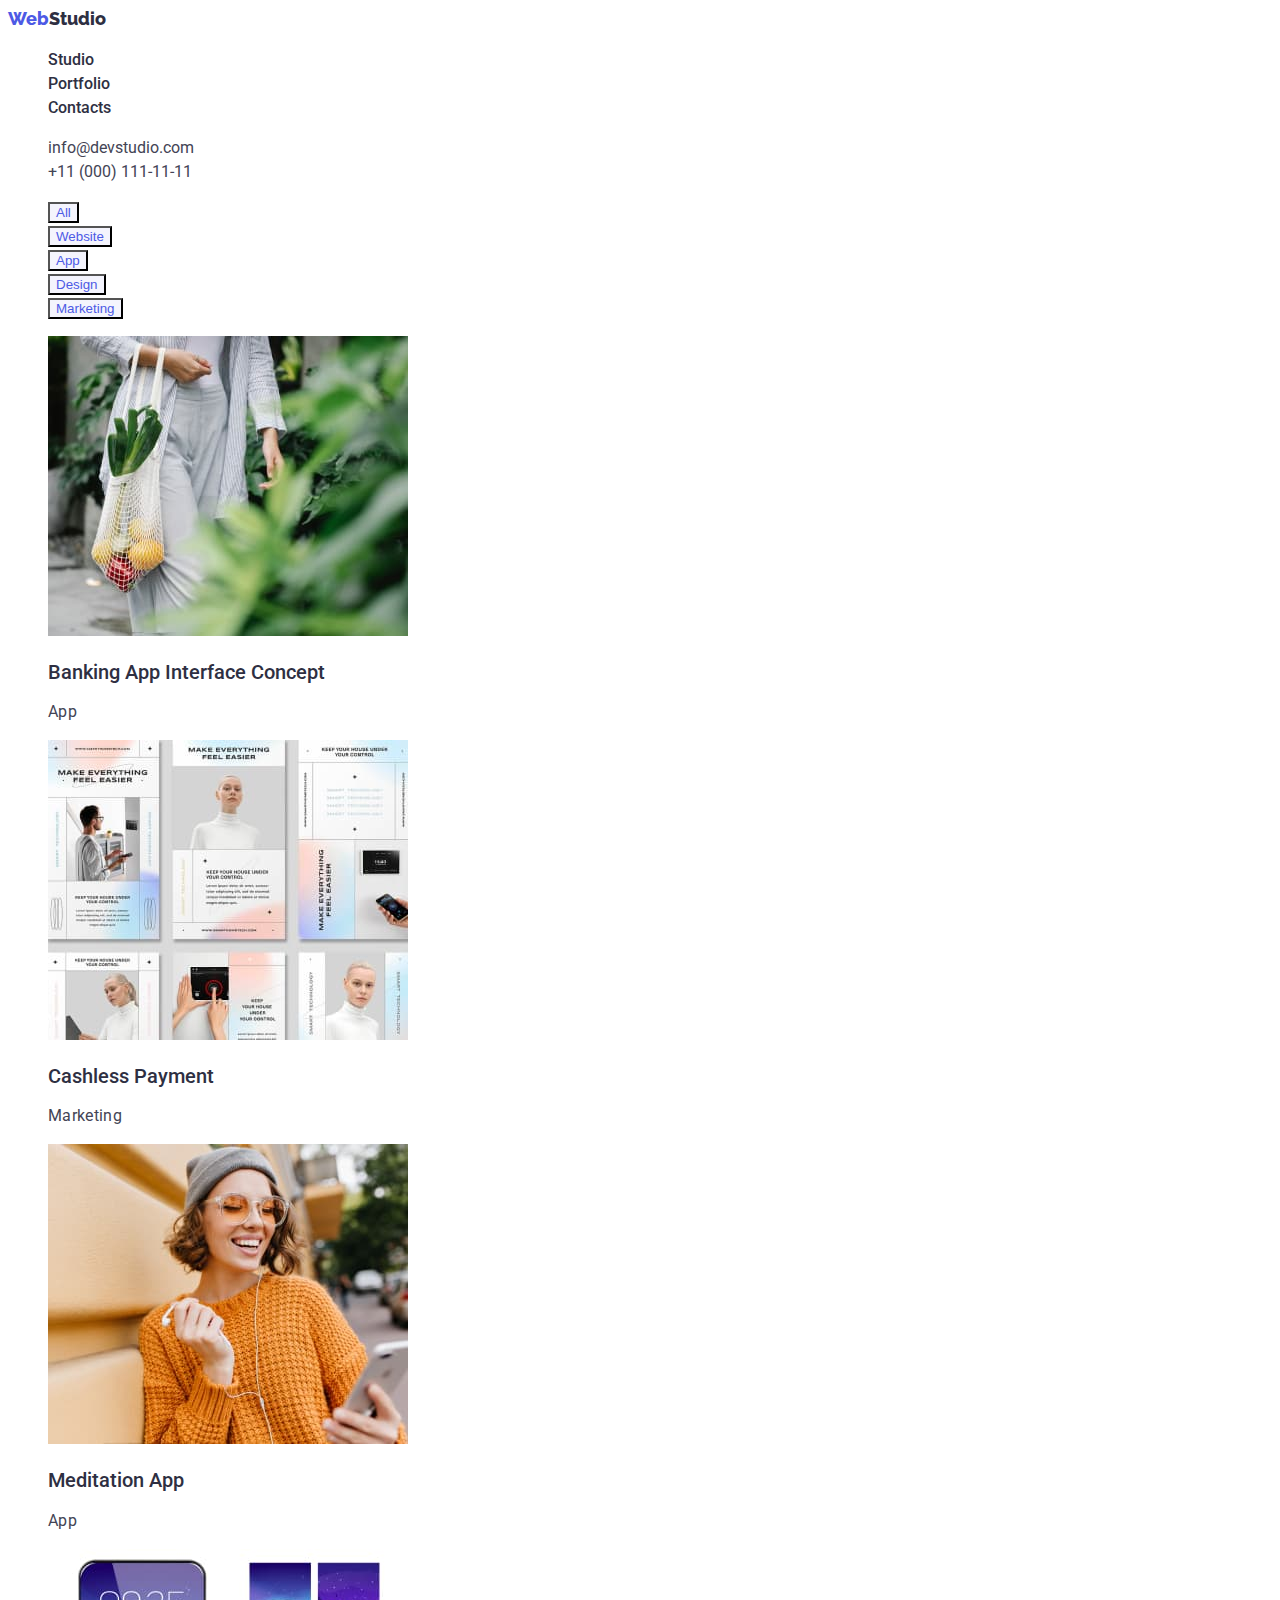
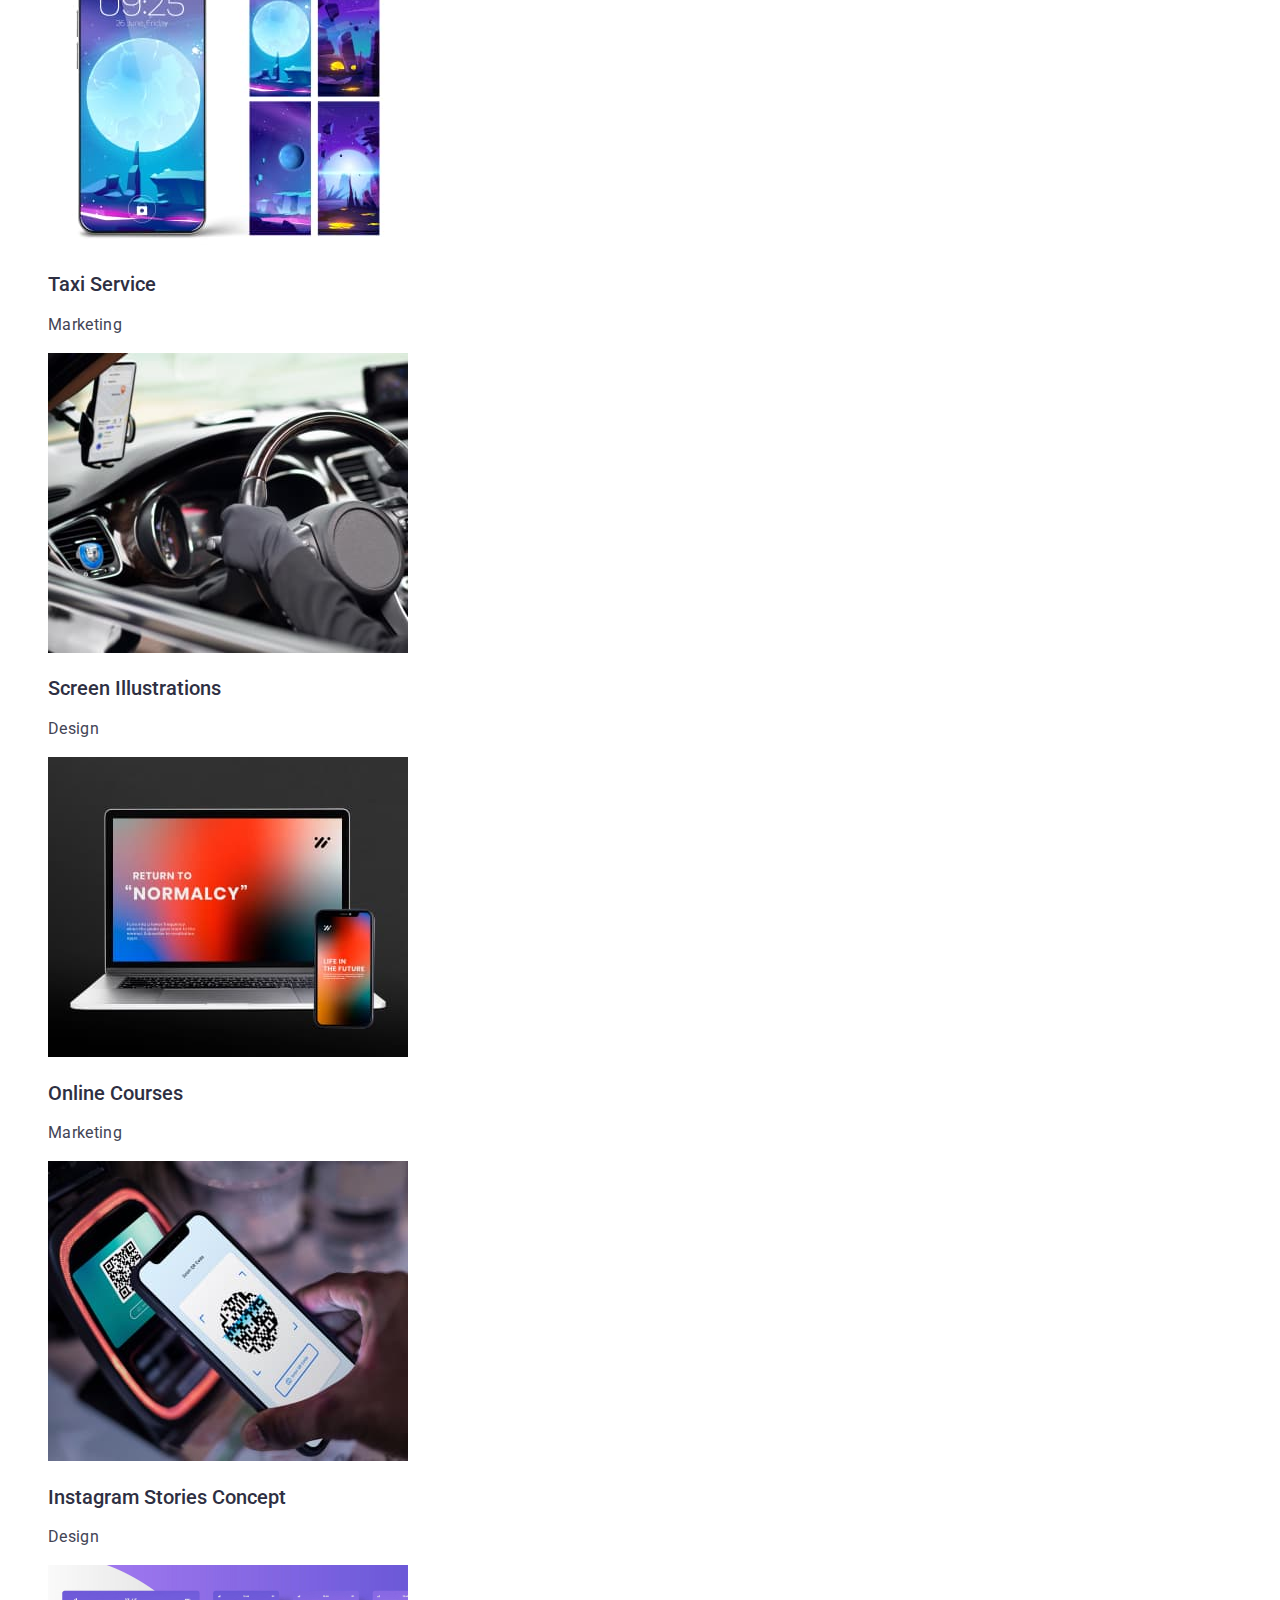
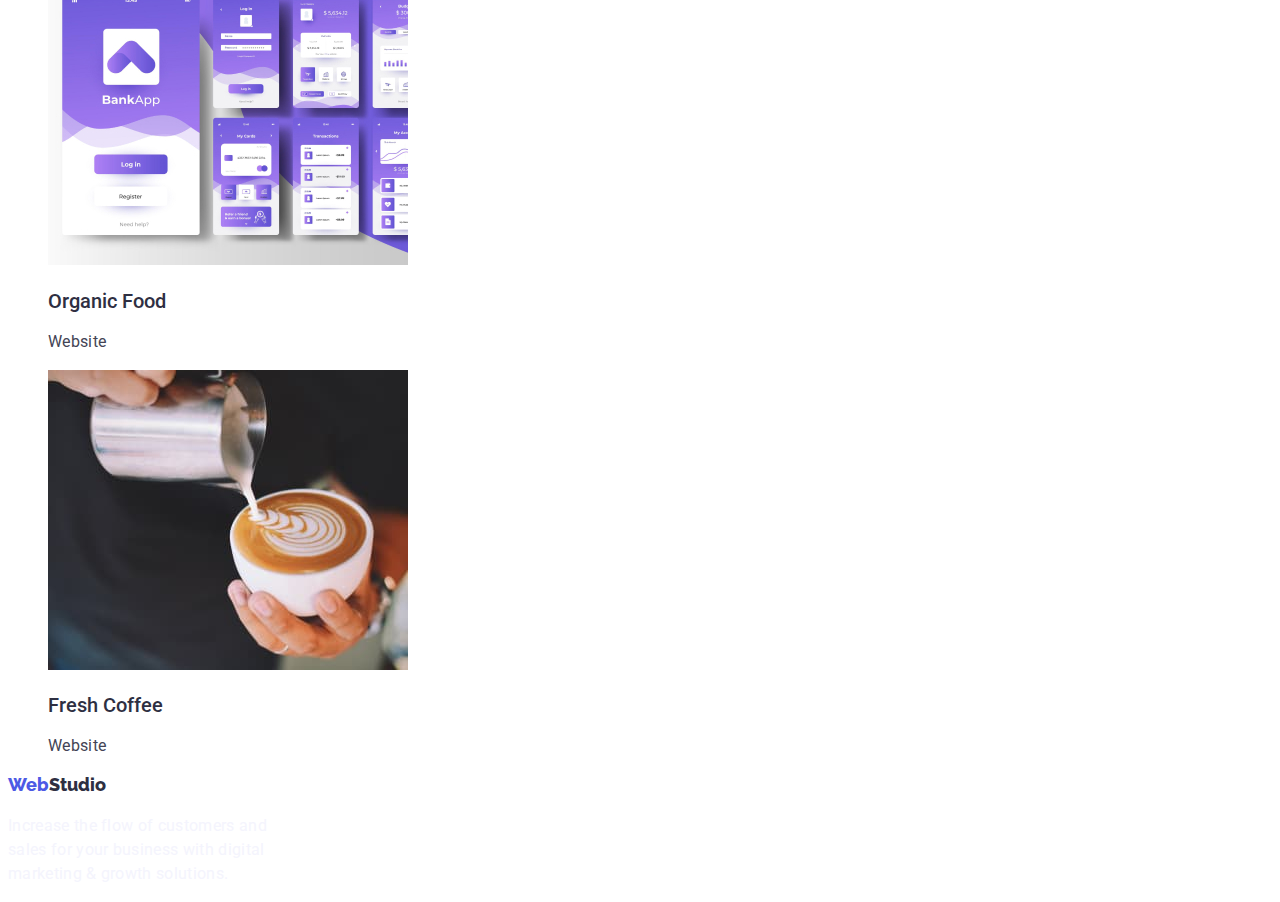
==== portfolio.html @ e6732bfa "initial commit" ====
<!DOCTYPE html>
<html lang="en">
<head>
    <meta charset="UTF-8">
    <meta name="viewport" content="width=device-width, initial-scale=1.0">
    <title>Web Studio</title>
    <link rel="stylesheet" href="./css/styles.css">
    <link rel="preconnect" href="https://fonts.googleapis.com">
    <link rel="preconnect" href="https://fonts.gstatic.com" crossorigin>
    <link href="https://fonts.googleapis.com/css2?family=Raleway:wght@800&family=Roboto:wght@400;500;700&display=swap" rel="stylesheet">
</head>
<body>
<!-- Header-->
<header>
    <a href="index.html" class="logo-text link"><span class="logo">Web</span>Studio</a>
    <nav class="site-nav">
        <ul class="list">
            <li><a href="./index.html" class="link">Studio</a></li>
            <li><a href="./portfolio.html" class="link">Portfolio</a></li>
            <li><a href=""class="link">Contacts</a></li>
        </ul>
    </nav>

    </nav>
    
    <ul class="contact-info list">
        <li> <a href="" class="link">info@devstudio.com</a></li>
        <li> <a href="" class="link">+11 (000) 111-11-11</a></li>
    </ul>
    
</header>


<!-- Hero-->
    <main>
        <section>
            <div>
                <ul class="filters list">
                    <li><button type="button"class="button">All</button></li>
                    <li><button type="button" class="button">Website</button></li>
                    <li><button type="button" class="button">App</button></li>
                    <li><button type="button" class="button">Design</button></li>
                    <li><button type="button" class="button">Marketing</button></li>
                </ul>
            </div>
            <div>
                <ul class="portfolio-content list">
                    <li><img src="./images/img-1.jpg" alt="Banking App Interface"><h2 class="title">Banking App Interface Concept</h2><p class="text">App</p></li>
                    <li><img src="./images/img-2.jpg" alt="Cashless Payment"><h2 class="title">Cashless Payment</h2><p class="text">Marketing</p></li>
                    <li><img src="./images/img-3.jpg" alt="Meditation"><h2 class="title">Meditation App</h2><p class="text">App</p></li>
                    <li><img src="./images/img-4.jpg" alt="Taxi Service"><h2 class="title">Taxi Service</h2><p class="text">Marketing</p></li>
                    <li><img src="./images/img-5.jpg" alt="Screen Illustrations"><h2 class="title">Screen Illustrations</h2><p class="text">Design</p></li>
                    <li><img src="./images/img-6.jpg" alt="Online Courses"><h2 class="title">Online Courses</h2><p class="text">Marketing</p></li>
                    <li><img src="./images/img-7.jpg" alt="Instagram Stories Concept"><h2 class="title">Instagram Stories Concept</h2><p class="text">Design</p></li>
                    <li><img src="./images/img-8.jpg" alt="Organic Food"><h2 class="title">Organic Food</h2><p class="text">Website</p></li>
                    <li><img src="./images/img-9.jpg" alt="Fresh Coffee"><h2 class="title">Fresh Coffee</h2><p class="text">Website</p></li>

                </ul>
            </div>
        </section>

    </main>

    <footer>
        <div class="footer">
            <a href="index.html" class="logo-text link"><span class="logo">Web</span>Studio</a>
            <p class="text">Increase the flow of customers and<br>sales for your business with digital<br>marketing & growth solutions.</p>
        </div>
    </footer>
</body>
</html>
---- css/styles.css ----
:root{
    --white-color: #FFFFFF;
    --contact-info: #434455;
    --accent-color: #2E2F42;
    --button-purple-color: #4D5AE5;
    --text-color: #434455;
    --grey-text-color: #F4F4FD;

}

body {
    background-color: var(--white-color);
    color: var(--accent-color);
    font-family: 'Roboto', sans-serif;
    font-weight: 400;
    font-size: 16px;
    line-height: 1.5;
    
}

.list{
    list-style: none;
}

.link{
    text-decoration: none;
}

/* HEADER */

.site-nav .link{
    color:var(--accent-color);
    font-family: 'Roboto', sans-serif;
    font-weight: 500;
    font-size: 16px;
    line-height: 1.5;
    
}

.contact-info .link{
    color: var(--contact-info);
    font-family: 'Roboto', sans-serif;
    font-size: 16px;
    line-height: 1.5;
    
}

/* HERO */

.hero .title{
    color:var(--white-color);
    font-family: 'Roboto', sans-serif;
    font-weight: 700;
    font-size: 56px;
    line-height: 1.07;
    text-align: center;
}

.hero .hero-button{
    color:var(--white-color);
    background-color: var(--button-purple-color);
    font-family: 'Roboto', sans-serif;
    font-weight: 500;
    font-size: 16px;
    line-height: 1.5;
}

/* FEATURES */

.features .title{
    font-family: 'Roboto', sans-serif;
    font-weight: 500;
    font-size: 20px;
    line-height: 1.2;
}

.features .text{
    color: var(--text-color);
    font-family: 'Roboto', sans-serif;
    font-size: 16px;
    line-height: 1.5;
    letter-spacing: 0.02em;


}

/* TEAM SECTION */

.team .title{
    font-family: 'Roboto', sans-serif;
    font-weight: 500;
    font-size: 20px;
    line-height: 1.2;
}

.team .text{
    color: var(--text-color);
    font-family: 'Roboto', sans-serif;
    font-size: 16px;
    line-height: 1.5;
    letter-spacing: 0.02em;
}

/* FOOTER */

.footer .text{
    color: var(--grey-text-color);
    font-family: 'Roboto', sans-serif;
    font-size: 16px;
    line-height: 1.5;
    letter-spacing: 0.02em;
}

/* LOGO */

.logo-text{
 color: var(--accent-color);
 font-family: 'Raleway', sans-serif;
 font-weight: 800;
 font-size: 18px;
 line-height: 1.17;
 
}
.logo{
    color: var(--button-purple-color);
}


/* MAIN SECTIONS TITLE */

.section-title{
    font-family: 'Roboto', sans-serif;
    font-weight: 700;
    font-size: 36px;
    line-height: 1.11;
    text-align: center;
    letter-spacing: 0.02em;
    text-transform: capitalize;
}

/* page Portfolio */

.portfolio-content .title{
    font-family: 'Roboto', sans-serif;
    font-weight: 500;
    font-size: 20px;
    line-height: 1.2;
}

.portfolio-content .text{
    color: var(--text-color);
    font-family: 'Roboto', sans-serif;
    font-size: 16px;
    line-height: 1.5;
    letter-spacing: 0.02em;

}

/* Buttons hover and focus(page Portfolio) */

.filters .button{
    background-color: var(--grey-text-color);
    color: var(--button-purple-color);
}

.filters .button:hover,
.filters .button:focus{
    background-color: var(--button-purple-color);
    color: var(--grey-text-color);
}
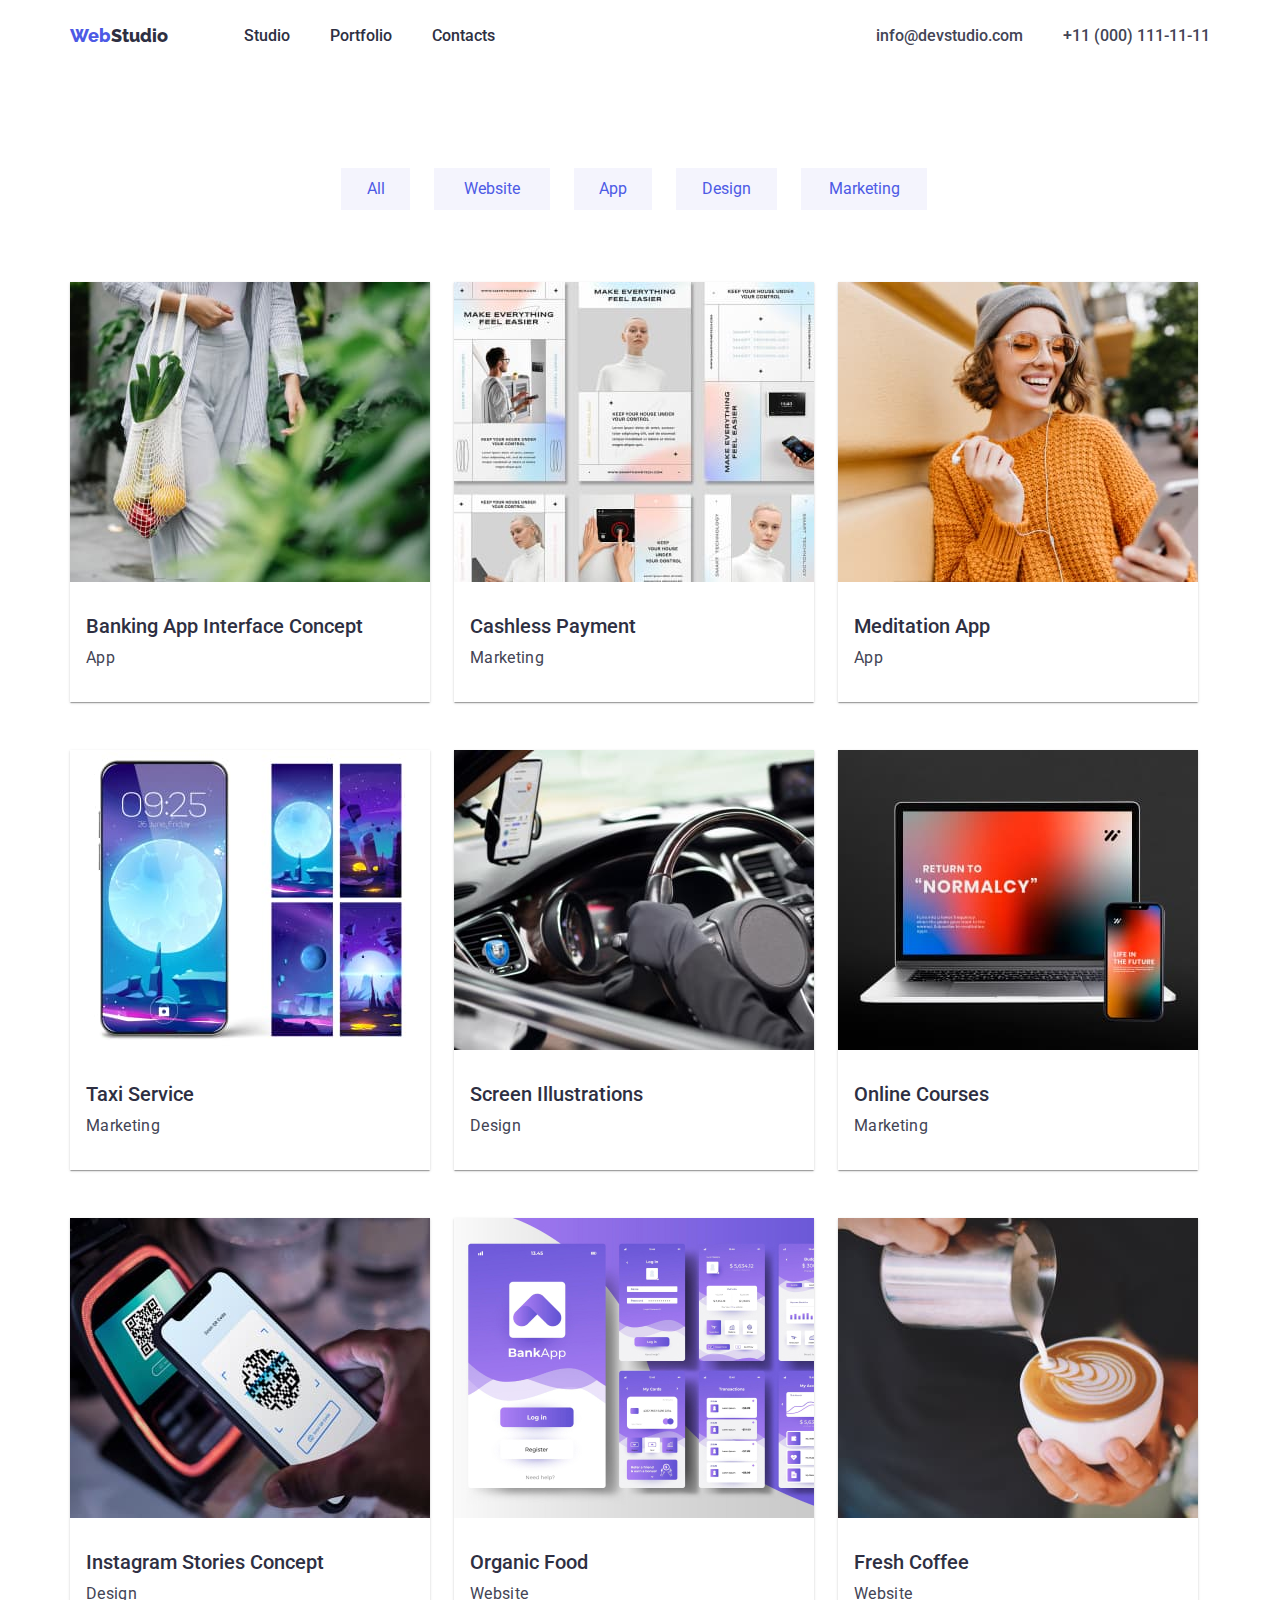
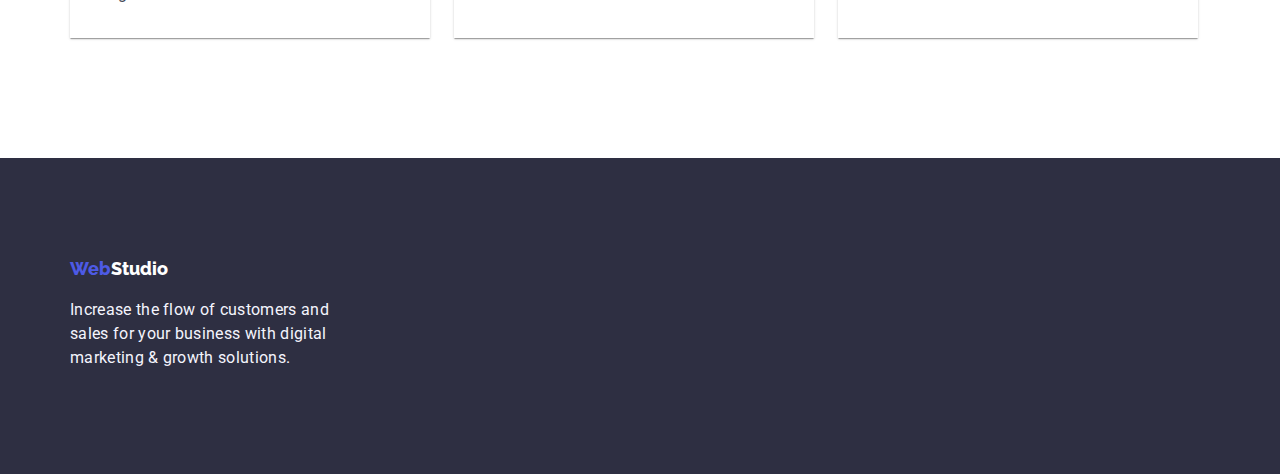
==== commit 4ad4c18f: "finished 2-3 homework" ====
--- a/portfolio.html
+++ b/portfolio.html
@@ -1,70 +1,80 @@
 <!DOCTYPE html>
 <html lang="en">
-<head>
-    <meta charset="UTF-8">
-    <meta name="viewport" content="width=device-width, initial-scale=1.0">
-    <title>Web Studio</title>
-    <link rel="stylesheet" href="./css/styles.css">
-    <link rel="preconnect" href="https://fonts.googleapis.com">
-    <link rel="preconnect" href="https://fonts.gstatic.com" crossorigin>
-    <link href="https://fonts.googleapis.com/css2?family=Raleway:wght@800&family=Roboto:wght@400;500;700&display=swap" rel="stylesheet">
-</head>
+    <head>
+        <meta charset="UTF-8">
+        <meta name="viewport" content="width=device-width, initial-scale=1.0">
+        <title>Web Studio</title>
+        <link rel="preconnect" href="https://fonts.googleapis.com">
+        <link rel="preconnect" href="https://fonts.gstatic.com" crossorigin>
+        <link href="https://fonts.googleapis.com/css2?family=Raleway:wght@800&family=Roboto:wght@400;500;700&display=swap" rel="stylesheet">
+        <link rel="stylesheet" href="https://cdnjs.cloudflare.com/ajax/libs/modern-normalize/2.0.0/modern-normalize.min.css">
+        <link rel="stylesheet" href="./css/styles.css">
+    </head>
 <body>
 <!-- Header-->
 <header>
-    <a href="index.html" class="logo-text link"><span class="logo">Web</span>Studio</a>
-    <nav class="site-nav">
-        <ul class="list">
-            <li><a href="./index.html" class="link">Studio</a></li>
-            <li><a href="./portfolio.html" class="link">Portfolio</a></li>
-            <li><a href=""class="link">Contacts</a></li>
-        </ul>
-    </nav>
-
-    </nav>
+        
+    <div class="container">
+        <nav class="site-nav">
+            <a href="index.html" class="logo-text link"><span class="logo">Web</span>Studio</a>
     
-    <ul class="contact-info list">
-        <li> <a href="" class="link">info@devstudio.com</a></li>
-        <li> <a href="" class="link">+11 (000) 111-11-11</a></li>
-    </ul>
+            <ul class="main-nav list">
+                <li class="item"><a href="./index.html" class="link">Studio</a></li>
+                <li class="item"><a href="./portfolio.html" class="link">Portfolio</a></li>
+                <li class="item"><a href=""class="link">Contacts</a></li>
+            </ul>
     
-</header>
-
-
+            <ul class="contact-info list">
+                <li class="item"> <a href="" class="link">info@devstudio.com</a></li>
+                <li class="item"> <a href="" class="link">+11 (000) 111-11-11</a></li>
+            </ul>
+        </nav>
+    </div>
+            
+    </header>
+   
 <!-- Hero-->
     <main>
+        <section class="section no-padding">
+            <div class="container">
+                <div class="filter-buttons">
+                    <ul class="filters list">
+                        <li class="item"><button type="button" class="button button-1">All</button></li>
+                        <li class="item"><button type="button" class="button button-2">Website</button></li>
+                        <li class="item"><button type="button" class="button button-3">App</button></li>
+                        <li class="item"><button type="button" class="button button-4">Design</button></li>
+                        <li class="item"><button type="button" class="button button-5">Marketing</button></li>
+                    </ul>
+                </div>
+            </div>
+        </section>
         <section>
-            <div>
-                <ul class="filters list">
-                    <li><button type="button"class="button">All</button></li>
-                    <li><button type="button" class="button">Website</button></li>
-                    <li><button type="button" class="button">App</button></li>
-                    <li><button type="button" class="button">Design</button></li>
-                    <li><button type="button" class="button">Marketing</button></li>
-                </ul>
-            </div>
-            <div>
-                <ul class="portfolio-content list">
-                    <li><img src="./images/img-1.jpg" alt="Banking App Interface"><h2 class="title">Banking App Interface Concept</h2><p class="text">App</p></li>
-                    <li><img src="./images/img-2.jpg" alt="Cashless Payment"><h2 class="title">Cashless Payment</h2><p class="text">Marketing</p></li>
-                    <li><img src="./images/img-3.jpg" alt="Meditation"><h2 class="title">Meditation App</h2><p class="text">App</p></li>
-                    <li><img src="./images/img-4.jpg" alt="Taxi Service"><h2 class="title">Taxi Service</h2><p class="text">Marketing</p></li>
-                    <li><img src="./images/img-5.jpg" alt="Screen Illustrations"><h2 class="title">Screen Illustrations</h2><p class="text">Design</p></li>
-                    <li><img src="./images/img-6.jpg" alt="Online Courses"><h2 class="title">Online Courses</h2><p class="text">Marketing</p></li>
-                    <li><img src="./images/img-7.jpg" alt="Instagram Stories Concept"><h2 class="title">Instagram Stories Concept</h2><p class="text">Design</p></li>
-                    <li><img src="./images/img-8.jpg" alt="Organic Food"><h2 class="title">Organic Food</h2><p class="text">Website</p></li>
-                    <li><img src="./images/img-9.jpg" alt="Fresh Coffee"><h2 class="title">Fresh Coffee</h2><p class="text">Website</p></li>
-
-                </ul>
+            <div class="section container no-padding">
+                <div class="card-set">
+                    <ul class="services list">
+                        <li class="item"><div class="examples"><img src="./images/img-1.jpg" alt="Banking App Interface"><div class="cards"><h2 class="title">Banking App Interface Concept</h2><p class="text">App</p></div></div></li>
+                        <li class="item"><div class="examples"><img src="./images/img-2.jpg" alt="Cashless Payment"><div class="cards"><h2 class="title">Cashless Payment</h2><p class="text">Marketing</p></div></div></li>
+                        <li class="item"><div class="examples"><img src="./images/img-3.jpg" alt="Meditation"><div class="cards"><h2 class="title">Meditation App</h2><p class="text">App</p></div></div></li>
+                        <li class="item"><div class="examples"><img src="./images/img-4.jpg" alt="Taxi Service"><div class="cards"><h2 class="title">Taxi Service</h2><p class="text">Marketing</p></div></div></li>
+                        <li class="item"><div class="examples"><img src="./images/img-5.jpg" alt="Screen Illustrations"><div class="cards"><h2 class="title">Screen Illustrations</h2><p class="text">Design</p></div></div></li>
+                        <li class="item"><div class="examples"><img src="./images/img-6.jpg" alt="Online Courses"><div class="cards"><h2 class="title">Online Courses</h2><p class="text">Marketing</p></div></div></li>
+                        <li class="item"><div class="examples"><img src="./images/img-7.jpg" alt="Instagram Stories Concept"><div class="cards"><h2 class="title">Instagram Stories Concept</h2><p class="text">Design</p></div></div></li>
+                        <li class="item"><div class="examples"><img src="./images/img-8.jpg" alt="Organic Food"><div class="cards"><h2 class="title">Organic Food</h2><p class="text">Website</p></div></div></li>
+                        <li class="item"><div class="examples"><img src="./images/img-9.jpg" alt="Fresh Coffee"><div class="cards"><h2 class="title">Fresh Coffee</h2><p class="text">Website</p></div></div>
+                        </li>
+                    </ul>
+                </div>
             </div>
         </section>
 
     </main>
 
-    <footer>
-        <div class="footer">
-            <a href="index.html" class="logo-text link"><span class="logo">Web</span>Studio</a>
-            <p class="text">Increase the flow of customers and<br>sales for your business with digital<br>marketing & growth solutions.</p>
+    <footer class="footer">
+        <div class="container">
+            <div class="footer-description">
+                <a href="index.html" class="logo-text-footer link"><span class="logo">Web</span>Studio</a>
+                <p class="text">Increase the flow of customers and<br>sales for your business with digital<br>marketing & growth solutions.</p>
+            </div>
         </div>
     </footer>
 </body>
--- a/css/styles.css
+++ b/css/styles.css
@@ -5,6 +5,8 @@
     --button-purple-color: #4D5AE5;
     --text-color: #434455;
     --grey-text-color: #F4F4FD;
+    --card-shadow: 0px 2px 1px -1px rgba(0, 0, 0, 0.2),
+    0px 1px 1px 0px rgba(0, 0, 0, 0.14), 0px 1px 3px 0px rgba(0, 0, 0, 0.12);
 
 }
 
@@ -18,102 +20,210 @@
     
 }
 
+img {
+    display: block;
+    max-width: 100%;
+}
+
+.container{
+    margin-left: auto;
+    margin-right: auto;
+    width: 1170px;
+    padding-left: 15px;
+    padding-right: 15px;
+}
+
 .list{
     list-style: none;
+    padding: 0;
+    margin: 0;
 }
 
 .link{
     text-decoration: none;
+    display: inline-block;
 }
 
 /* HEADER */
 
 .site-nav .link{
+    display: block;
     color:var(--accent-color);
     font-family: 'Roboto', sans-serif;
     font-weight: 500;
     font-size: 16px;
     line-height: 1.5;
+    padding-top: 24px;
+    padding-bottom: 24px;
     
+}
+
+.site-nav{
+    display: flex;
+    align-items: center;
+    margin-bottom: 96px;
 }
 
 .contact-info .link{
     color: var(--contact-info);
     font-family: 'Roboto', sans-serif;
     font-size: 16px;
-    line-height: 1.5;
-    
+    line-height: 1.5; 
+}
+
+.main-nav{
+    display: flex;
+    margin-left: 76px;
+}
+.main-nav .item + .item{
+    margin-left: 40px;
+}
+
+.contact-info{
+    display: flex;
+    margin-left: auto;
+}
+
+.contact-info .item + .item{
+    margin-left: 40px;
+}
+
+
+.features-list{
+    display: flex;
+    flex-wrap: wrap;
+}
+.features-list .item{
+    /* (100% - (1*24)) - 4 */
+    width: calc((100% - (3*24px))/4);
+    margin-right: 24px;
+}
+
+.features-list .item:nth-child(4n){
+    margin-right: 0;
+}
+
+.devices{
+    display: flex;
+    flex-wrap: wrap;
+}
+.devices .item{
+    /* (100% - (1*24)) - 4 */
+    width: calc((100% - (2*24px))/3);
+    margin-right: 24px;
+}
+
+.devices .item:nth-child(3n){
+    margin-right: 0;
+}
+
+.workers{
+    display: flex;
+    flex-wrap: wrap;
+}
+.card{
+    box-shadow: var(--card-shadow);
+}
+.workers .item{
+    /* (100% - (1*24)) - 4 */
+    width: calc((100% - (3*24px))/4);
+    margin-right: 24px;
+}
+
+.workers .item:nth-child(4n){
+    margin-right: 0;
+}
+
+.worker-card {
+    padding-top: 32px;
+    padding-bottom: 32px;
+    padding-left: 60px;
+    padding-right: 60px;
+    text-align: center;
 }
 
 /* HERO */
 
+.hero{
+    height: 600px;
+    background-color: var(--accent-color);
+    text-align: center;
+    margin-bottom: 120px;
+    padding-top: 188px;
+    padding-right: 316px;
+    padding-bottom: 188px;
+    padding-left: 316px;
+
+}
+
 .hero .title{
-    color:var(--white-color);
+    min-width: 496px;
+    margin-top: 0;
+    margin-bottom: 0;
+    color: var(--white-color);
     font-family: 'Roboto', sans-serif;
     font-weight: 700;
     font-size: 56px;
     line-height: 1.07;
-    text-align: center;
+
+    margin-bottom: 48px;
 }
 
 .hero .hero-button{
+    padding: 16px 32px;
     color:var(--white-color);
     background-color: var(--button-purple-color);
     font-family: 'Roboto', sans-serif;
     font-weight: 500;
     font-size: 16px;
     line-height: 1.5;
-}
-
-/* FEATURES */
-
-.features .title{
+
+}
+
+
+.section{
+    padding-top: 120px;
+    padding-bottom: 120px;
+}
+
+
+.section.no-padding{
+    padding-top: 0;
+    padding-bottom: 0;
+}
+
+.section .title{
+    margin-top: 0;
+    margin-bottom: 8px;
     font-family: 'Roboto', sans-serif;
     font-weight: 500;
     font-size: 20px;
     line-height: 1.2;
 }
 
-.features .text{
+
+.section .text{
+    margin-top: 0;
+    margin-bottom: 0;
     color: var(--text-color);
     font-family: 'Roboto', sans-serif;
     font-size: 16px;
     line-height: 1.5;
     letter-spacing: 0.02em;
-
-
-}
-
-/* TEAM SECTION */
-
-.team .title{
-    font-family: 'Roboto', sans-serif;
-    font-weight: 500;
-    font-size: 20px;
-    line-height: 1.2;
-}
-
-.team .text{
-    color: var(--text-color);
-    font-family: 'Roboto', sans-serif;
-    font-size: 16px;
-    line-height: 1.5;
-    letter-spacing: 0.02em;
-}
+}
+
+
 
 /* FOOTER */
 
 .footer .text{
     color: var(--grey-text-color);
-    font-family: 'Roboto', sans-serif;
-    font-size: 16px;
-    line-height: 1.5;
     letter-spacing: 0.02em;
 }
 
 /* LOGO */
 
-.logo-text{
+.site-nav .logo-text{
  color: var(--accent-color);
  font-family: 'Raleway', sans-serif;
  font-weight: 800;
@@ -121,6 +231,14 @@
  line-height: 1.17;
  
 }
+.logo-text-footer{
+    color: var(--white-color);
+    font-family: 'Raleway', sans-serif;
+    font-weight: 800;
+    font-size: 18px;
+    line-height: 1.17;
+}
+
 .logo{
     color: var(--button-purple-color);
 }
@@ -129,6 +247,8 @@
 /* MAIN SECTIONS TITLE */
 
 .section-title{
+    margin-top: 0;
+    margin-bottom: 72px;
     font-family: 'Roboto', sans-serif;
     font-weight: 700;
     font-size: 36px;
@@ -138,27 +258,22 @@
     text-transform: capitalize;
 }
 
-/* page Portfolio */
-
-.portfolio-content .title{
-    font-family: 'Roboto', sans-serif;
-    font-weight: 500;
-    font-size: 20px;
-    line-height: 1.2;
-}
-
-.portfolio-content .text{
-    color: var(--text-color);
-    font-family: 'Roboto', sans-serif;
-    font-size: 16px;
-    line-height: 1.5;
-    letter-spacing: 0.02em;
-
+
+.section.about .text{
+    margin-top:0;
+    margin-bottom: 120px;
 }
 
 /* Buttons hover and focus(page Portfolio) */
 
 .filters .button{
+    border: none;
+    margin: 0;
+    padding-top: 12px;
+    padding-bottom: 12px;
+    padding-left: 24px;
+    padding-right: 24px;
+    display: block;
     background-color: var(--grey-text-color);
     color: var(--button-purple-color);
 }
@@ -167,4 +282,86 @@
 .filters .button:focus{
     background-color: var(--button-purple-color);
     color: var(--grey-text-color);
+}
+
+
+/* FOOTER */
+.footer-description{
+    margin-top: 0;
+    margin-bottom: 0;
+}
+.footer{
+    height: 316px;
+    background-color: var(--accent-color);
+    padding-top: 100px;
+    padding-bottom: 100px;
+}
+
+/* PAGE PORTFOLIO */
+
+.filters{
+    display: flex;
+    flex-wrap: wrap;
+    margin-left: 271px;
+    margin-right: 271px;
+    margin-bottom: 72px;
+
+}
+
+.button-1{
+    width: 69px;
+}
+.button-2{
+    width: 116px;
+}
+.button-3{
+    width: 78px;
+}
+.button-4{
+    width: 101px;
+}
+.button-5{
+    width: 126px;
+}
+.filters .item{
+    margin-right: 24px;
+}
+
+.filters .item:nth-child(5n){
+    margin-right: 0;
+}
+
+/* FLEX BOX FOR MAIN SECTION PAGE 2 */
+
+.services{
+    padding: 0;
+    margin: 0;
+    display: flex;
+    flex-wrap: wrap;
+
+    margin-right: -24px;
+    margin-bottom: -48px;
+}
+.examples{
+    box-shadow: var(--card-shadow);
+}
+.services .item{
+    /* (100% - (1*24)) - 4 */
+    flex-basis: calc(100% /3 - 20);
+    margin-right: 24px;
+    margin-bottom: 48px;
+}
+
+.cards{
+    padding-top: 32px;
+    padding-bottom: 32px;
+    padding-left: 16px;
+}
+
+.services .item:nth-child(3n){
+    margin-right: 0;
+}
+
+.card-set{
+    margin-bottom: 120px;
 }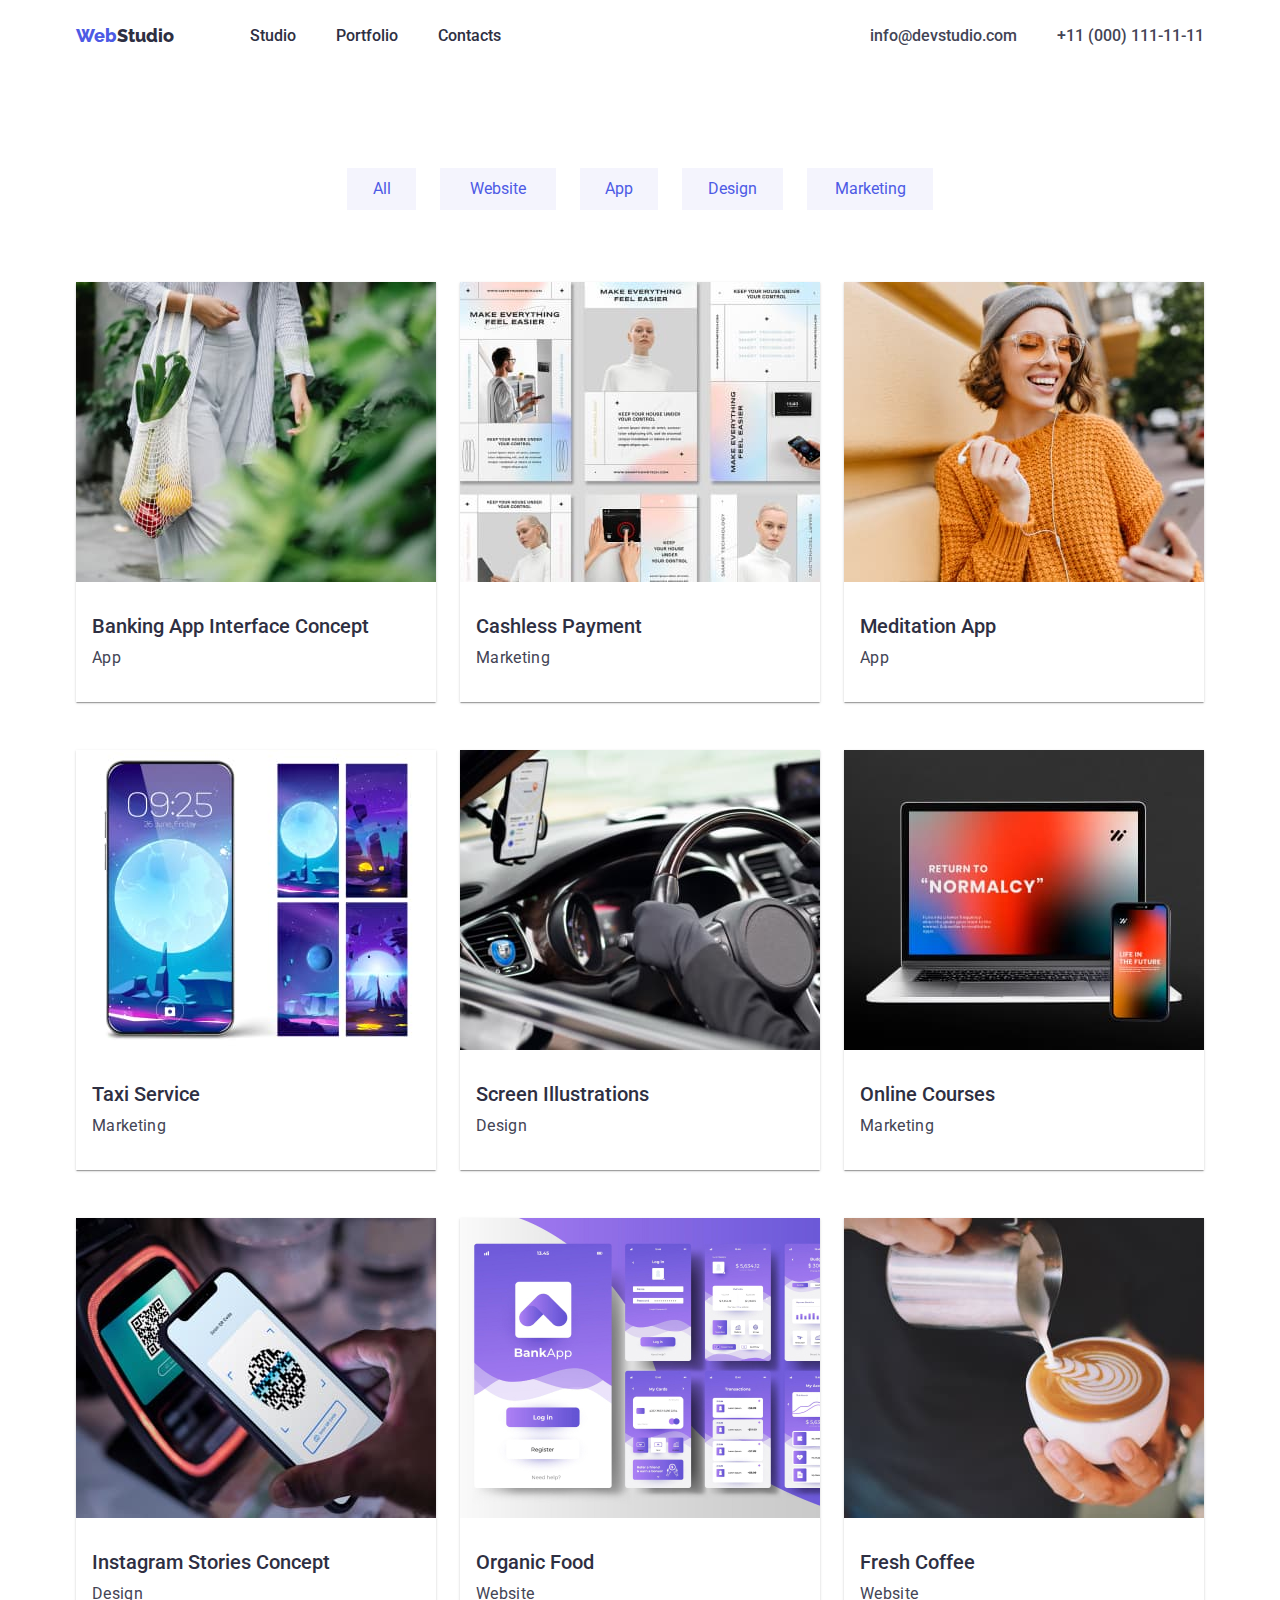
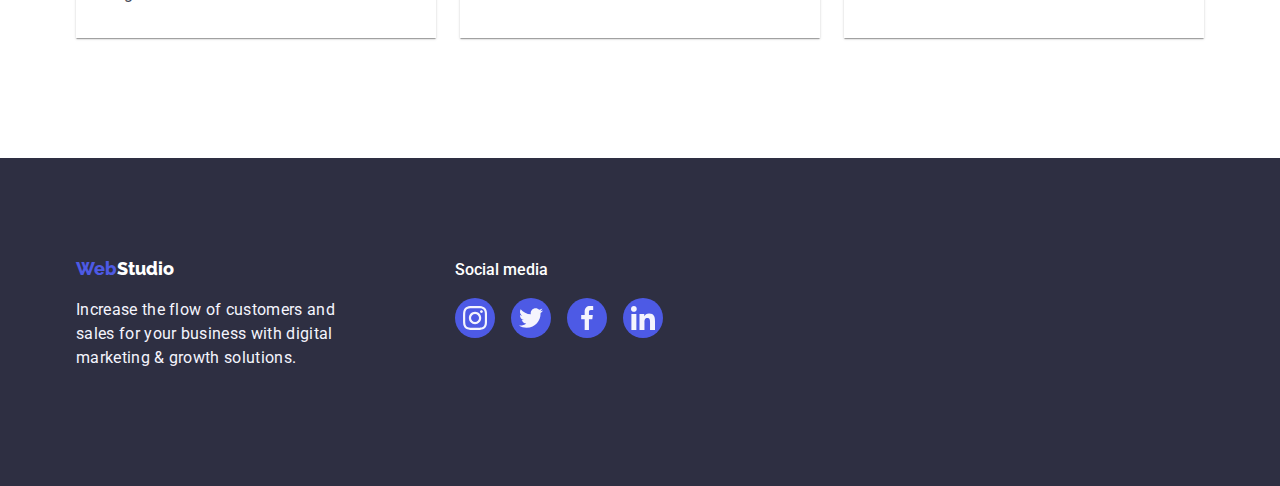
==== commit 11458dd5: "hw 4 done" ====
--- a/portfolio.html
+++ b/portfolio.html
@@ -1,81 +1,190 @@
 <!DOCTYPE html>
 <html lang="en">
-    <head>
-        <meta charset="UTF-8">
-        <meta name="viewport" content="width=device-width, initial-scale=1.0">
-        <title>Web Studio</title>
-        <link rel="preconnect" href="https://fonts.googleapis.com">
-        <link rel="preconnect" href="https://fonts.gstatic.com" crossorigin>
-        <link href="https://fonts.googleapis.com/css2?family=Raleway:wght@800&family=Roboto:wght@400;500;700&display=swap" rel="stylesheet">
-        <link rel="stylesheet" href="https://cdnjs.cloudflare.com/ajax/libs/modern-normalize/2.0.0/modern-normalize.min.css">
-        <link rel="stylesheet" href="./css/styles.css">
-    </head>
-<body>
-<!-- Header-->
-<header>
-        
-    <div class="container">
+  <head>
+    <meta charset="UTF-8" />
+    <meta name="viewport" content="width=device-width, initial-scale=1.0" />
+    <title>Web Studio</title>
+    <link rel="preconnect" href="https://fonts.googleapis.com" />
+    <link rel="preconnect" href="https://fonts.gstatic.com" crossorigin />
+    <link
+      href="https://fonts.googleapis.com/css2?family=Raleway:wght@800&family=Roboto:wght@400;500;700&display=swap"
+      rel="stylesheet"
+    />
+    <link
+      rel="stylesheet"
+      href="https://cdnjs.cloudflare.com/ajax/libs/modern-normalize/2.0.0/modern-normalize.min.css"
+    />
+    <link rel="stylesheet" href="./css/styles.css" />
+  </head>
+  <body>
+    <!-- Header-->
+    <header>
+      <div class="container">
         <nav class="site-nav">
-            <a href="index.html" class="logo-text link"><span class="logo">Web</span>Studio</a>
-    
-            <ul class="main-nav list">
-                <li class="item"><a href="./index.html" class="link">Studio</a></li>
-                <li class="item"><a href="./portfolio.html" class="link">Portfolio</a></li>
-                <li class="item"><a href=""class="link">Contacts</a></li>
+          <a href="index.html" class="logo-text link"
+            ><span class="logo">Web</span>Studio</a
+          >
+
+          <ul class="main-nav list">
+            <li class="item"><a href="./index.html" class="link">Studio</a></li>
+            <li class="item">
+              <a href="./portfolio.html" class="link">Portfolio</a>
+            </li>
+            <li class="item"><a href="" class="link">Contacts</a></li>
+          </ul>
+
+          <ul class="contact-info list">
+            <li class="item"><a href="" class="link">info@devstudio.com</a></li>
+            <li class="item">
+              <a href="" class="link">+11 (000) 111-11-11</a>
+            </li>
+          </ul>
+        </nav>
+      </div>
+    </header>
+
+    <!-- Hero-->
+    <main>
+      <section class="section no-padding">
+        <div class="container">
+          <div class="filter-buttons">
+            <ul class="filters list">
+              <li class="item">
+                <button type="button" class="button button-1">All</button>
+              </li>
+              <li class="item">
+                <button type="button" class="button button-2">Website</button>
+              </li>
+              <li class="item">
+                <button type="button" class="button button-3">App</button>
+              </li>
+              <li class="item">
+                <button type="button" class="button button-4">Design</button>
+              </li>
+              <li class="item">
+                <button type="button" class="button button-5">Marketing</button>
+              </li>
             </ul>
-    
-            <ul class="contact-info list">
-                <li class="item"> <a href="" class="link">info@devstudio.com</a></li>
-                <li class="item"> <a href="" class="link">+11 (000) 111-11-11</a></li>
+          </div>
+        </div>
+      </section>
+      <section>
+        <div class="section container no-padding">
+          <div class="card-set">
+            <ul class="services list">
+              <li class="item">
+                <div class="examples">
+                  <img src="./images/img-1.jpg" alt="Banking App Interface" />
+                  <div class="cards">
+                    <h2 class="title">Banking App Interface Concept</h2>
+                    <p class="text">App</p>
+                  </div>
+                </div>
+              </li>
+              <li class="item">
+                <div class="examples">
+                  <img src="./images/img-2.jpg" alt="Cashless Payment" />
+                  <div class="cards">
+                    <h2 class="title">Cashless Payment</h2>
+                    <p class="text">Marketing</p>
+                  </div>
+                </div>
+              </li>
+              <li class="item">
+                <div class="examples">
+                  <img src="./images/img-3.jpg" alt="Meditation" />
+                  <div class="cards">
+                    <h2 class="title">Meditation App</h2>
+                    <p class="text">App</p>
+                  </div>
+                </div>
+              </li>
+              <li class="item">
+                <div class="examples">
+                  <img src="./images/img-4.jpg" alt="Taxi Service" />
+                  <div class="cards">
+                    <h2 class="title">Taxi Service</h2>
+                    <p class="text">Marketing</p>
+                  </div>
+                </div>
+              </li>
+              <li class="item">
+                <div class="examples">
+                  <img src="./images/img-5.jpg" alt="Screen Illustrations" />
+                  <div class="cards">
+                    <h2 class="title">Screen Illustrations</h2>
+                    <p class="text">Design</p>
+                  </div>
+                </div>
+              </li>
+              <li class="item">
+                <div class="examples">
+                  <img src="./images/img-6.jpg" alt="Online Courses" />
+                  <div class="cards">
+                    <h2 class="title">Online Courses</h2>
+                    <p class="text">Marketing</p>
+                  </div>
+                </div>
+              </li>
+              <li class="item">
+                <div class="examples">
+                  <img
+                    src="./images/img-7.jpg"
+                    alt="Instagram Stories Concept"
+                  />
+                  <div class="cards">
+                    <h2 class="title">Instagram Stories Concept</h2>
+                    <p class="text">Design</p>
+                  </div>
+                </div>
+              </li>
+              <li class="item">
+                <div class="examples">
+                  <img src="./images/img-8.jpg" alt="Organic Food" />
+                  <div class="cards">
+                    <h2 class="title">Organic Food</h2>
+                    <p class="text">Website</p>
+                  </div>
+                </div>
+              </li>
+              <li class="item">
+                <div class="examples">
+                  <img src="./images/img-9.jpg" alt="Fresh Coffee" />
+                  <div class="cards">
+                    <h2 class="title">Fresh Coffee</h2>
+                    <p class="text">Website</p>
+                  </div>
+                </div>
+              </li>
             </ul>
-        </nav>
-    </div>
-            
-    </header>
-   
-<!-- Hero-->
-    <main>
-        <section class="section no-padding">
-            <div class="container">
-                <div class="filter-buttons">
-                    <ul class="filters list">
-                        <li class="item"><button type="button" class="button button-1">All</button></li>
-                        <li class="item"><button type="button" class="button button-2">Website</button></li>
-                        <li class="item"><button type="button" class="button button-3">App</button></li>
-                        <li class="item"><button type="button" class="button button-4">Design</button></li>
-                        <li class="item"><button type="button" class="button button-5">Marketing</button></li>
-                    </ul>
-                </div>
-            </div>
-        </section>
-        <section>
-            <div class="section container no-padding">
-                <div class="card-set">
-                    <ul class="services list">
-                        <li class="item"><div class="examples"><img src="./images/img-1.jpg" alt="Banking App Interface"><div class="cards"><h2 class="title">Banking App Interface Concept</h2><p class="text">App</p></div></div></li>
-                        <li class="item"><div class="examples"><img src="./images/img-2.jpg" alt="Cashless Payment"><div class="cards"><h2 class="title">Cashless Payment</h2><p class="text">Marketing</p></div></div></li>
-                        <li class="item"><div class="examples"><img src="./images/img-3.jpg" alt="Meditation"><div class="cards"><h2 class="title">Meditation App</h2><p class="text">App</p></div></div></li>
-                        <li class="item"><div class="examples"><img src="./images/img-4.jpg" alt="Taxi Service"><div class="cards"><h2 class="title">Taxi Service</h2><p class="text">Marketing</p></div></div></li>
-                        <li class="item"><div class="examples"><img src="./images/img-5.jpg" alt="Screen Illustrations"><div class="cards"><h2 class="title">Screen Illustrations</h2><p class="text">Design</p></div></div></li>
-                        <li class="item"><div class="examples"><img src="./images/img-6.jpg" alt="Online Courses"><div class="cards"><h2 class="title">Online Courses</h2><p class="text">Marketing</p></div></div></li>
-                        <li class="item"><div class="examples"><img src="./images/img-7.jpg" alt="Instagram Stories Concept"><div class="cards"><h2 class="title">Instagram Stories Concept</h2><p class="text">Design</p></div></div></li>
-                        <li class="item"><div class="examples"><img src="./images/img-8.jpg" alt="Organic Food"><div class="cards"><h2 class="title">Organic Food</h2><p class="text">Website</p></div></div></li>
-                        <li class="item"><div class="examples"><img src="./images/img-9.jpg" alt="Fresh Coffee"><div class="cards"><h2 class="title">Fresh Coffee</h2><p class="text">Website</p></div></div>
-                        </li>
-                    </ul>
-                </div>
-            </div>
-        </section>
-
+          </div>
+        </div>
+      </section>
     </main>
 
     <footer class="footer">
-        <div class="container">
-            <div class="footer-description">
-                <a href="index.html" class="logo-text-footer link"><span class="logo">Web</span>Studio</a>
-                <p class="text">Increase the flow of customers and<br>sales for your business with digital<br>marketing & growth solutions.</p>
+      <div class="container">
+        <div class="footer-content">
+          <div class="footer-description">
+            <a href="index.html" class="logo-text-footer link"
+              ><span class="logo">Web</span>Studio</a
+            >
+            <p class="text">
+              Increase the flow of customers and<br />sales for your business
+              with digital<br />marketing & growth solutions.
+            </p>
+          </div>
+          <div class="contacts">
+            <h3 class="title">Social media</h3>
+            <div class="social-icons">
+              <a href="" class="icon-socialmedia"></a>
+              <a href="" class="icon-socialmedia"></a>
+              <a href="" class="icon-socialmedia"></a>
+              <a href="" class="icon-socialmedia"></a>
             </div>
+          </div>
         </div>
+      </div>
     </footer>
-</body>
-</html>+  </body>
+</html>
--- a/css/styles.css
+++ b/css/styles.css
@@ -1,367 +1,510 @@
-:root{
-    --white-color: #FFFFFF;
-    --contact-info: #434455;
-    --accent-color: #2E2F42;
-    --button-purple-color: #4D5AE5;
-    --text-color: #434455;
-    --grey-text-color: #F4F4FD;
-    --card-shadow: 0px 2px 1px -1px rgba(0, 0, 0, 0.2),
+:root {
+  --white-color: #ffffff;
+  --contact-info: #434455;
+  --accent-color: #2e2f42;
+  --button-purple-color: #4d5ae5;
+  --text-color: #434455;
+  --grey-text-color: #f4f4fd;
+  --card-shadow: 0px 2px 1px -1px rgba(0, 0, 0, 0.2),
     0px 1px 1px 0px rgba(0, 0, 0, 0.14), 0px 1px 3px 0px rgba(0, 0, 0, 0.12);
-
 }
 
 body {
-    background-color: var(--white-color);
-    color: var(--accent-color);
-    font-family: 'Roboto', sans-serif;
-    font-weight: 400;
-    font-size: 16px;
-    line-height: 1.5;
-    
+  background-color: var(--white-color);
+  color: var(--accent-color);
+  font-family: "Roboto", sans-serif;
+  font-weight: 400;
+  font-size: 16px;
+  line-height: 1.5;
 }
 
 img {
-    display: block;
-    max-width: 100%;
-}
-
-.container{
-    margin-left: auto;
-    margin-right: auto;
-    width: 1170px;
-    padding-left: 15px;
-    padding-right: 15px;
-}
-
-.list{
-    list-style: none;
-    padding: 0;
-    margin: 0;
-}
-
-.link{
-    text-decoration: none;
-    display: inline-block;
+  display: block;
+  height: auto;
+  max-width: 100%;
+  margin: 0;
+  padding: 0;
+}
+
+.container {
+  margin-left: auto;
+  margin-right: auto;
+  width: 1158px;
+  padding-left: 15px;
+  padding-right: 15px;
+}
+
+.list {
+  list-style: none;
+  padding: 0;
+  margin: 0;
+}
+
+.link {
+  text-decoration: none;
+  display: inline-block;
 }
 
 /* HEADER */
 
-.site-nav .link{
-    display: block;
-    color:var(--accent-color);
-    font-family: 'Roboto', sans-serif;
-    font-weight: 500;
-    font-size: 16px;
-    line-height: 1.5;
-    padding-top: 24px;
-    padding-bottom: 24px;
-    
-}
-
-.site-nav{
-    display: flex;
-    align-items: center;
-    margin-bottom: 96px;
-}
-
-.contact-info .link{
-    color: var(--contact-info);
-    font-family: 'Roboto', sans-serif;
-    font-size: 16px;
-    line-height: 1.5; 
-}
-
-.main-nav{
-    display: flex;
-    margin-left: 76px;
-}
-.main-nav .item + .item{
-    margin-left: 40px;
-}
-
-.contact-info{
-    display: flex;
-    margin-left: auto;
-}
-
-.contact-info .item + .item{
-    margin-left: 40px;
-}
-
-
-.features-list{
-    display: flex;
-    flex-wrap: wrap;
-}
-.features-list .item{
-    /* (100% - (1*24)) - 4 */
-    width: calc((100% - (3*24px))/4);
-    margin-right: 24px;
-}
-
-.features-list .item:nth-child(4n){
-    margin-right: 0;
-}
-
-.devices{
-    display: flex;
-    flex-wrap: wrap;
-}
-.devices .item{
-    /* (100% - (1*24)) - 4 */
-    width: calc((100% - (2*24px))/3);
-    margin-right: 24px;
-}
-
-.devices .item:nth-child(3n){
-    margin-right: 0;
-}
-
-.workers{
-    display: flex;
-    flex-wrap: wrap;
-}
-.card{
-    box-shadow: var(--card-shadow);
-}
-.workers .item{
-    /* (100% - (1*24)) - 4 */
-    width: calc((100% - (3*24px))/4);
-    margin-right: 24px;
-}
-
-.workers .item:nth-child(4n){
-    margin-right: 0;
+.site-nav .link {
+  display: block;
+  color: var(--accent-color);
+  font-family: "Roboto", sans-serif;
+  font-weight: 500;
+  font-size: 16px;
+  line-height: 1.5;
+  padding-top: 24px;
+  padding-bottom: 24px;
+}
+
+.site-nav {
+  display: flex;
+  align-items: center;
+}
+
+.contact-info .link {
+  color: var(--contact-info);
+  font-family: "Roboto", sans-serif;
+  font-size: 16px;
+  line-height: 1.5;
+}
+
+.main-nav {
+  display: flex;
+  margin-left: 76px;
+}
+.main-nav .item + .item {
+  margin-left: 40px;
+}
+
+.contact-info {
+  display: flex;
+  margin-left: auto;
+}
+
+.contact-info .item + .item {
+  margin-left: 40px;
+}
+
+.features-list {
+  display: flex;
+  flex-wrap: wrap;
+}
+.features-list .item {
+  /* (100% - (1*24)) - 4 */
+  width: calc((100% - (3 * 24px)) / 4);
+  margin-right: 24px;
+}
+
+.features-list .item::before {
+  display: block;
+  content: "";
+  height: 112px;
+  background-repeat: no-repeat;
+  background-size: 64px 64px;
+  background-position: center;
+  background-color: var(--grey-text-color);
+}
+
+.features-list .item:nth-child(1)::before {
+  background-image: url(../images/icon-antenna.svg);
+}
+
+.features-list .item:nth-child(2)::before {
+  background-image: url(../images/icon-clock.svg);
+}
+
+.features-list .item:nth-child(3)::before {
+  background-image: url(../images/icon-diagram.svg);
+}
+
+.features-list .item:nth-child(4)::before {
+  background-image: url(../images/icon-astronaut.svg);
+}
+
+.features-list .item:nth-child(4n) {
+  margin-right: 0;
+}
+
+.devices {
+  display: flex;
+  flex-wrap: wrap;
+}
+.devices .item {
+  /* (100% - (1*24)) - 4 */
+  width: calc((100% - (2 * 24px)) / 3);
+  margin-right: 24px;
+}
+
+.devices .item:nth-child(3n) {
+  margin-right: 0;
+}
+
+.section .workers {
+  display: flex;
+  flex-wrap: wrap;
+  margin-right: -24px;
+}
+.card {
+  box-shadow: var(--card-shadow);
+}
+
+.social-icons {
+  display: flex;
+  gap: 24px;
+  justify-content: center;
+  margin-top: 8px;
+}
+
+.icon-socialmedia {
+  display: inline-block;
+  content: "";
+  width: 40px;
+  height: 40px;
+  /* background-size: 16px 16px; */
+  background-repeat: no-repeat;
+  background-color: var(--button-purple-color);
+  background-position: center;
+  border-radius: 50%;
+}
+
+.icon-socialmedia:nth-child(1) {
+  background-image: url(../images/icon-instagram.svg);
+}
+.icon-socialmedia:nth-child(2) {
+  background-image: url(../images/icon-twitter.svg);
+}
+.icon-socialmedia:nth-child(3) {
+  background-image: url(../images/icon-facebook.svg);
+}
+.icon-socialmedia:nth-child(4) {
+  background-image: url(../images/icon-linkedin.svg);
+}
+
+.section.workers {
+  background-color: var(--grey-text-color);
+  margin-top: 120px;
+  margin-bottom: 120px;
+}
+
+.workers .item {
+  /* (100% - (1*24)) - 4 */
+  width: calc(100% / 4 - 24px);
+  margin-right: 24px;
+}
+
+.workers .item:nth-child(4n) {
+  margin-right: 0;
 }
 
 .worker-card {
-    padding-top: 32px;
-    padding-bottom: 32px;
-    padding-left: 60px;
-    padding-right: 60px;
-    text-align: center;
+  padding-top: 32px;
+  padding-bottom: 32px;
+  padding-left: 16px;
+  padding-right: 16px;
+  text-align: center;
 }
 
 /* HERO */
-
-.hero{
-    height: 600px;
-    background-color: var(--accent-color);
-    text-align: center;
-    margin-bottom: 120px;
-    padding-top: 188px;
-    padding-right: 316px;
-    padding-bottom: 188px;
-    padding-left: 316px;
-
-}
-
-.hero .title{
-    min-width: 496px;
-    margin-top: 0;
-    margin-bottom: 0;
-    color: var(--white-color);
-    font-family: 'Roboto', sans-serif;
-    font-weight: 700;
-    font-size: 56px;
-    line-height: 1.07;
-
-    margin-bottom: 48px;
-}
-
-.hero .hero-button{
-    padding: 16px 32px;
-    color:var(--white-color);
-    background-color: var(--button-purple-color);
-    font-family: 'Roboto', sans-serif;
-    font-weight: 500;
-    font-size: 16px;
-    line-height: 1.5;
-
-}
-
-
-.section{
-    padding-top: 120px;
-    padding-bottom: 120px;
-}
-
-
-.section.no-padding{
-    padding-top: 0;
-    padding-bottom: 0;
-}
-
-.section .title{
-    margin-top: 0;
-    margin-bottom: 8px;
-    font-family: 'Roboto', sans-serif;
-    font-weight: 500;
-    font-size: 20px;
-    line-height: 1.2;
-}
-
-
-.section .text{
-    margin-top: 0;
-    margin-bottom: 0;
-    color: var(--text-color);
-    font-family: 'Roboto', sans-serif;
-    font-size: 16px;
-    line-height: 1.5;
-    letter-spacing: 0.02em;
-}
-
-
+.overlay {
+  background-image: linear-gradient(
+      rgba(46, 47, 66, 0.7),
+      rgba(46, 47, 66, 0.7)
+    ),
+    url(../images/people-office.jpg);
+  background-repeat: no-repeat;
+  background-size: cover;
+}
+
+.hero {
+  height: 600px;
+  margin-bottom: 120px;
+}
+
+.hero .title {
+  min-width: 496px;
+  margin-top: 0;
+  margin-bottom: 0;
+  color: var(--white-color);
+  font-family: "Roboto", sans-serif;
+  font-weight: 700;
+  font-size: 56px;
+  line-height: 1.07;
+
+  margin-bottom: 48px;
+}
+
+.hero .hero-button {
+  padding: 16px 32px;
+  color: var(--white-color);
+  background-color: var(--button-purple-color);
+  font-family: "Roboto", sans-serif;
+  font-weight: 500;
+  font-size: 16px;
+  line-height: 1.5;
+}
+
+.hero .hero-content {
+  text-align: center;
+  margin-bottom: 120px;
+  padding-top: 188px;
+  padding-right: 316px;
+  padding-bottom: 188px;
+  padding-left: 316px;
+}
+.section {
+  padding-top: 120px;
+  padding-bottom: 120px;
+}
+
+.section.no-padding {
+  padding-top: 0;
+  padding-bottom: 0;
+}
+
+.section .title {
+  margin-top: 0;
+  margin-bottom: 8px;
+  font-family: "Roboto", sans-serif;
+  font-weight: 500;
+  font-size: 20px;
+  line-height: 1.2;
+}
+
+.section .text {
+  margin-top: 0;
+  margin-bottom: 0;
+  color: var(--text-color);
+  font-family: "Roboto", sans-serif;
+  font-size: 16px;
+  line-height: 1.5;
+  letter-spacing: 0.02em;
+}
 
 /* FOOTER */
 
-.footer .text{
-    color: var(--grey-text-color);
-    letter-spacing: 0.02em;
+.footer .text {
+  color: var(--grey-text-color);
+  letter-spacing: 0.02em;
 }
 
 /* LOGO */
 
-.site-nav .logo-text{
- color: var(--accent-color);
- font-family: 'Raleway', sans-serif;
- font-weight: 800;
- font-size: 18px;
- line-height: 1.17;
- 
-}
-.logo-text-footer{
-    color: var(--white-color);
-    font-family: 'Raleway', sans-serif;
-    font-weight: 800;
-    font-size: 18px;
-    line-height: 1.17;
-}
-
-.logo{
-    color: var(--button-purple-color);
-}
-
+.site-nav .logo-text {
+  color: var(--accent-color);
+  font-family: "Raleway", sans-serif;
+  font-weight: 800;
+  font-size: 18px;
+  line-height: 1.17;
+}
+.logo-text-footer {
+  color: var(--white-color);
+  font-family: "Raleway", sans-serif;
+  font-weight: 800;
+  font-size: 18px;
+  line-height: 1.17;
+}
+
+.logo {
+  color: var(--button-purple-color);
+}
 
 /* MAIN SECTIONS TITLE */
 
-.section-title{
-    margin-top: 0;
-    margin-bottom: 72px;
-    font-family: 'Roboto', sans-serif;
-    font-weight: 700;
-    font-size: 36px;
-    line-height: 1.11;
-    text-align: center;
-    letter-spacing: 0.02em;
-    text-transform: capitalize;
-}
-
-
-.section.about .text{
-    margin-top:0;
-    margin-bottom: 120px;
+.section-title {
+  margin-top: 0;
+  margin-bottom: 72px;
+  font-family: "Roboto", sans-serif;
+  font-weight: 700;
+  font-size: 36px;
+  line-height: 1.11;
+  text-align: center;
+  letter-spacing: 0.02em;
+  text-transform: capitalize;
+}
+
+.section.about .text {
+  margin-top: 0;
+  margin-bottom: 120px;
 }
 
 /* Buttons hover and focus(page Portfolio) */
 
-.filters .button{
-    border: none;
-    margin: 0;
-    padding-top: 12px;
-    padding-bottom: 12px;
-    padding-left: 24px;
-    padding-right: 24px;
-    display: block;
-    background-color: var(--grey-text-color);
-    color: var(--button-purple-color);
+.filters .button {
+  border: none;
+  margin: 0;
+  padding-top: 12px;
+  padding-bottom: 12px;
+  padding-left: 24px;
+  padding-right: 24px;
+  display: block;
+  background-color: var(--grey-text-color);
+  color: var(--button-purple-color);
 }
 
 .filters .button:hover,
-.filters .button:focus{
-    background-color: var(--button-purple-color);
-    color: var(--grey-text-color);
-}
-
+.filters .button:focus {
+  background-color: var(--button-purple-color);
+  color: var(--grey-text-color);
+}
 
 /* FOOTER */
-.footer-description{
-    margin-top: 0;
-    margin-bottom: 0;
-}
-.footer{
-    height: 316px;
-    background-color: var(--accent-color);
-    padding-top: 100px;
-    padding-bottom: 100px;
+.footer .title {
+  font-family: "Roboto";
+  color: var(--white-color);
+  font-weight: 500;
+  font-size: 16px;
+  line-height: 1.5;
+  margin-top: 0;
+  margin-bottom: 16px;
+}
+.footer-content {
+  display: flex;
+}
+.footer-description {
+  margin-top: 0;
+  margin-bottom: 0;
+}
+.footer {
+  display: flex;
+  flex-wrap: wrap;
+  min-height: 316px;
+  background-color: var(--accent-color);
+  padding-top: 100px;
+  padding-bottom: 100px;
+}
+
+.footer .social-icons {
+  display: flex;
+  gap: 16px;
+  justify-content: center;
+}
+
+.footer .icon-socialmedia {
+  display: inline-block;
+  content: "";
+  width: 40px;
+  height: 40px;
+  background-size: 24px 24px;
+  background-repeat: no-repeat;
+  background-color: var(--button-purple-color);
+  background-position: center;
+  border-radius: 50%;
+}
+
+.footer .contacts {
+  max-width: 208px;
+  max-height: 80px;
+  margin-left: 120px;
 }
 
 /* PAGE PORTFOLIO */
 
-.filters{
-    display: flex;
-    flex-wrap: wrap;
-    margin-left: 271px;
-    margin-right: 271px;
-    margin-bottom: 72px;
-
-}
-
-.button-1{
-    width: 69px;
-}
-.button-2{
-    width: 116px;
-}
-.button-3{
-    width: 78px;
-}
-.button-4{
-    width: 101px;
-}
-.button-5{
-    width: 126px;
-}
-.filters .item{
-    margin-right: 24px;
-}
-
-.filters .item:nth-child(5n){
-    margin-right: 0;
+.filters {
+  display: flex;
+  flex-wrap: wrap;
+  margin-left: 271px;
+  margin-right: 271px;
+  margin-bottom: 72px;
+  margin-top: 96px;
+}
+
+.button-1 {
+  width: 69px;
+}
+.button-2 {
+  width: 116px;
+}
+.button-3 {
+  width: 78px;
+}
+.button-4 {
+  width: 101px;
+}
+.button-5 {
+  width: 126px;
+}
+.filters .item {
+  margin-right: 24px;
+}
+
+.filters .item:nth-child(5n) {
+  margin-right: 0;
 }
 
 /* FLEX BOX FOR MAIN SECTION PAGE 2 */
-
-.services{
-    padding: 0;
-    margin: 0;
-    display: flex;
-    flex-wrap: wrap;
-
-    margin-right: -24px;
-    margin-bottom: -48px;
-}
-.examples{
-    box-shadow: var(--card-shadow);
-}
-.services .item{
-    /* (100% - (1*24)) - 4 */
-    flex-basis: calc(100% /3 - 20);
-    margin-right: 24px;
-    margin-bottom: 48px;
-}
-
-.cards{
-    padding-top: 32px;
-    padding-bottom: 32px;
-    padding-left: 16px;
-}
-
-.services .item:nth-child(3n){
-    margin-right: 0;
-}
-
-.card-set{
-    margin-bottom: 120px;
-}+.card-set {
+  margin-bottom: 120px;
+}
+
+.services {
+  padding: 0;
+  margin: 0;
+  display: flex;
+  flex-wrap: wrap;
+}
+.examples {
+  box-shadow: var(--card-shadow);
+}
+.services .item {
+  /* (100% - (1*24)) - 4 */
+  flex-basis: calc((100% - 48px -24px) / 3);
+  margin-right: 24px;
+  margin-bottom: 48px;
+  text-align: left;
+}
+
+.services .item:nth-child(3n) {
+  margin-right: 0;
+}
+.services .item:nth-last-child(-n + 3) {
+  margin-bottom: 0;
+}
+
+.cards {
+  padding-top: 32px;
+  padding-bottom: 32px;
+  padding-left: 16px;
+}
+
+/* Section Customers */
+.section.customers {
+  margin-bottom: 120px;
+}
+
+.customers-icons {
+  display: flex;
+  gap: 24px;
+}
+
+.icon-customer {
+  display: inline-block;
+  content: "";
+  width: 168px;
+  height: 88px;
+  /* background-size: 16px 16px; */
+  background-repeat: no-repeat;
+  background-position: center;
+  border-radius: 4px;
+  border: 1px solid #8e8f99;
+}
+
+.icon-customer:nth-child(1) {
+  background-image: url(../images/icon-group.svg);
+}
+.icon-customer:nth-child(2) {
+  background-image: url(../images/icon-group-5.svg);
+}
+.icon-customer:nth-child(3) {
+  background-image: url(../images/icon-group-4.svg);
+}
+.icon-customer:nth-child(4) {
+  background-image: url(../images/icon-group-3.svg);
+}
+.icon-customer:nth-child(5) {
+  background-image: url(../images/icon-group-2.svg);
+}
+.icon-customer:nth-child(6) {
+  background-image: url(../images/icon-group-1.svg);
+}
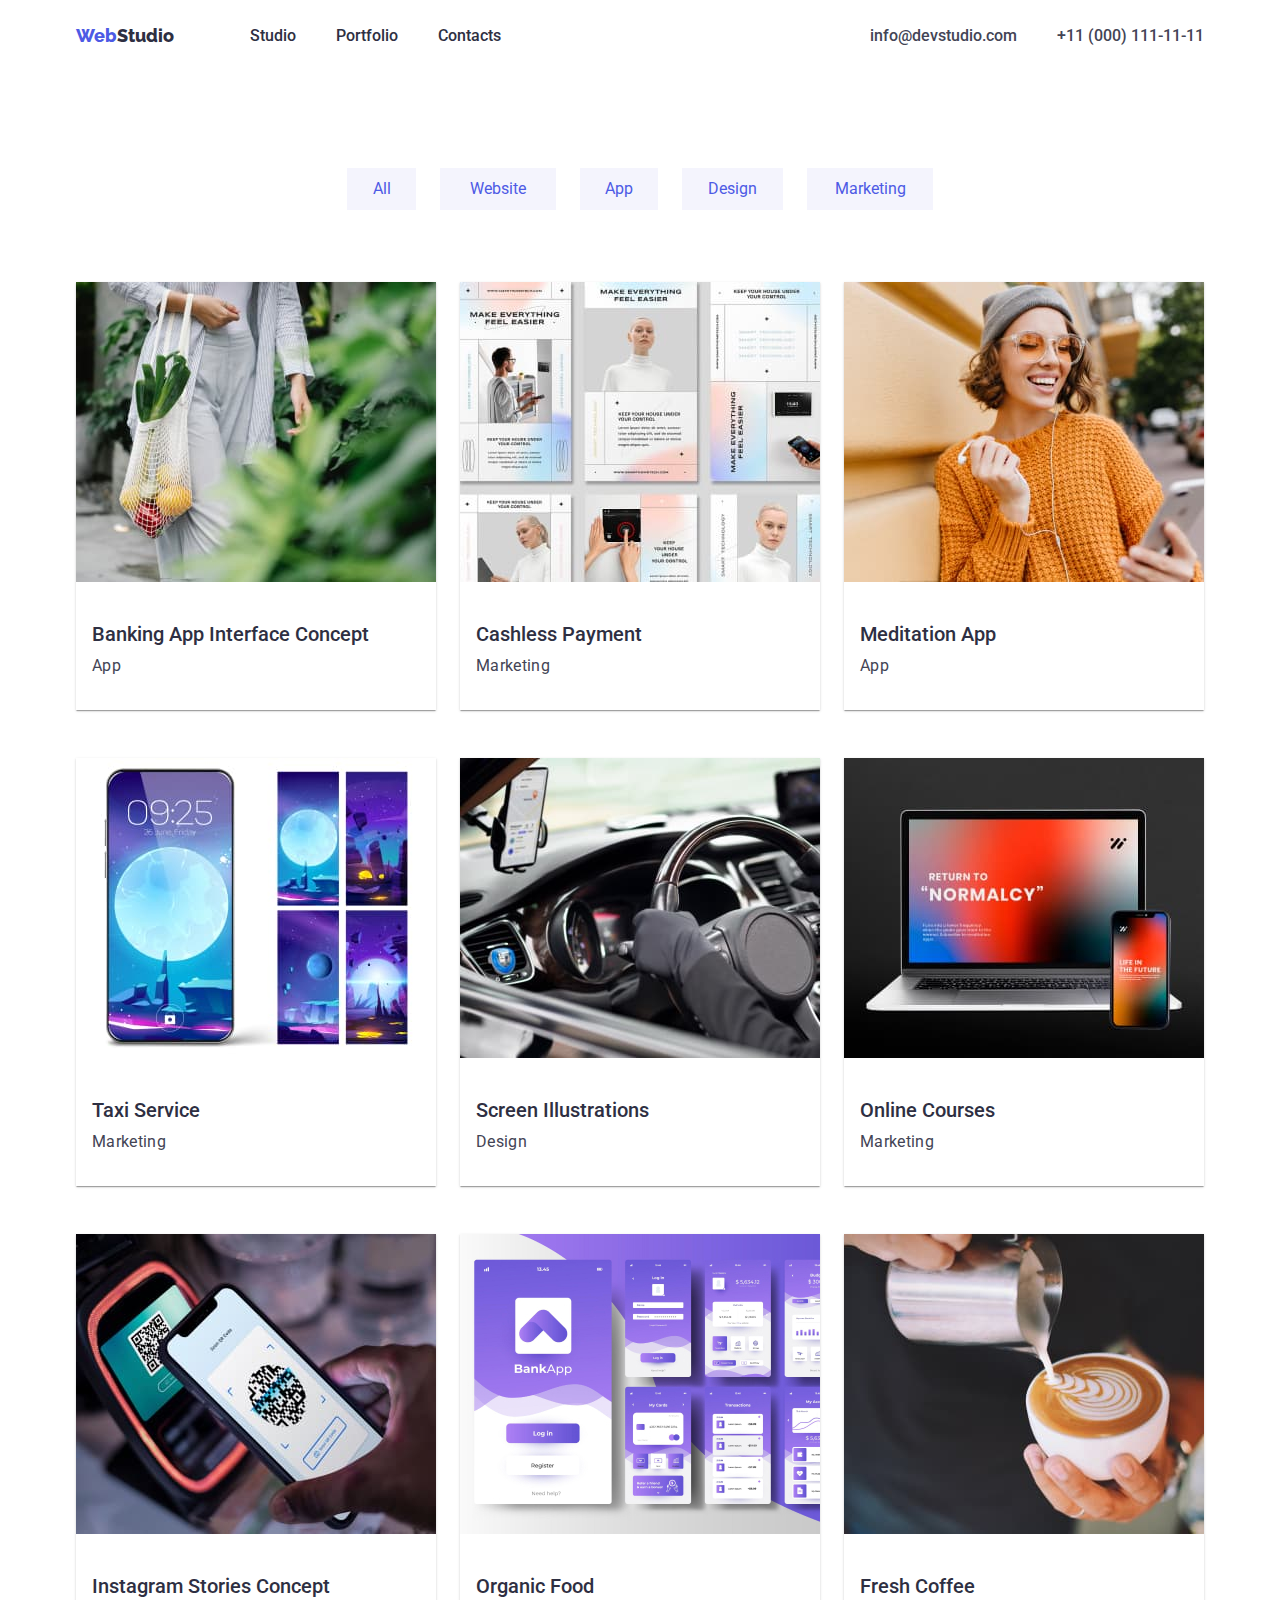
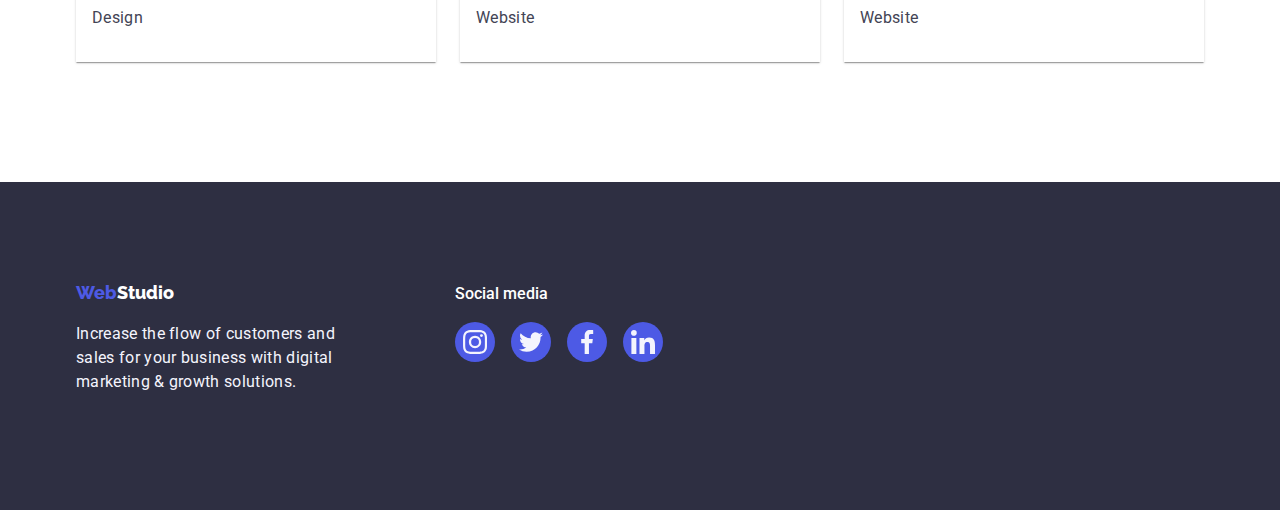
==== commit 4aab0c2c: "updated" ====
--- a/portfolio.html
+++ b/portfolio.html
@@ -176,11 +176,27 @@
           </div>
           <div class="contacts">
             <h3 class="title">Social media</h3>
-            <div class="social-icons">
-              <a href="" class="icon-socialmedia"></a>
-              <a href="" class="icon-socialmedia"></a>
-              <a href="" class="icon-socialmedia"></a>
-              <a href="" class="icon-socialmedia"></a>
+            <div class="social-icons iconsfooter">
+              <a href="" class="icon-bg">
+                <svg class="social-icon">
+                  <use href="./images/symbol-defs.svg#icon-instagram"></use>
+                </svg>
+              </a>
+              <a href="" class="icon-bg">
+                <svg class="social-icon">
+                  <use href="./images/symbol-defs.svg#icon-twitter"></use>
+                </svg>
+              </a>
+              <a href="" class="icon-bg">
+                <svg class="social-icon">
+                  <use href="./images/symbol-defs.svg#icon-facebook"></use>
+                </svg>
+              </a>
+              <a href="" class="icon-bg">
+                <svg class="social-icon">
+                  <use href="./images/symbol-defs.svg#icon-linkedin"></use>
+                </svg>
+              </a>
             </div>
           </div>
         </div>
--- a/css/styles.css
+++ b/css/styles.css
@@ -26,6 +26,14 @@
   padding: 0;
 }
 
+svg {
+  display: block;
+  height: auto;
+  max-width: 100%;
+  margin: 0;
+  padding: 0;
+}
+
 .container {
   margin-left: auto;
   margin-right: auto;
@@ -97,30 +105,18 @@
   margin-right: 24px;
 }
 
-.features-list .item::before {
-  display: block;
-  content: "";
+.icon-features {
+  display: flex;
+  width: 264px;
   height: 112px;
-  background-repeat: no-repeat;
-  background-size: 64px 64px;
-  background-position: center;
   background-color: var(--grey-text-color);
-}
-
-.features-list .item:nth-child(1)::before {
-  background-image: url(../images/icon-antenna.svg);
-}
-
-.features-list .item:nth-child(2)::before {
-  background-image: url(../images/icon-clock.svg);
-}
-
-.features-list .item:nth-child(3)::before {
-  background-image: url(../images/icon-diagram.svg);
-}
-
-.features-list .item:nth-child(4)::before {
-  background-image: url(../images/icon-astronaut.svg);
+  align-items: center;
+  justify-content: center;
+}
+
+.feature-icon {
+  width: 64px;
+  height: 64px;
 }
 
 .features-list .item:nth-child(4n) {
@@ -153,33 +149,26 @@
 .social-icons {
   display: flex;
   gap: 24px;
-  justify-content: center;
   margin-top: 8px;
 }
 
-.icon-socialmedia {
-  display: inline-block;
-  content: "";
+.icon-bg {
+  display: flex;
   width: 40px;
   height: 40px;
-  /* background-size: 16px 16px; */
-  background-repeat: no-repeat;
   background-color: var(--button-purple-color);
-  background-position: center;
   border-radius: 50%;
-}
-
-.icon-socialmedia:nth-child(1) {
-  background-image: url(../images/icon-instagram.svg);
-}
-.icon-socialmedia:nth-child(2) {
-  background-image: url(../images/icon-twitter.svg);
-}
-.icon-socialmedia:nth-child(3) {
-  background-image: url(../images/icon-facebook.svg);
-}
-.icon-socialmedia:nth-child(4) {
-  background-image: url(../images/icon-linkedin.svg);
+  justify-content: center;
+  align-items: center;
+}
+
+.social-icons.iconsfooter .social-icon {
+  width: 24px;
+  height: 24px;
+}
+.social-icon {
+  width: 16px;
+  height: 16px;
 }
 
 .section.workers {
@@ -264,7 +253,7 @@
 }
 
 .section .title {
-  margin-top: 0;
+  margin-top: 8px;
   margin-bottom: 8px;
   font-family: "Roboto", sans-serif;
   font-weight: 500;
@@ -479,8 +468,7 @@
 }
 
 .icon-customer {
-  display: inline-block;
-  content: "";
+  display: flex;
   width: 168px;
   height: 88px;
   /* background-size: 16px 16px; */
@@ -488,23 +476,11 @@
   background-position: center;
   border-radius: 4px;
   border: 1px solid #8e8f99;
-}
-
-.icon-customer:nth-child(1) {
-  background-image: url(../images/icon-group.svg);
-}
-.icon-customer:nth-child(2) {
-  background-image: url(../images/icon-group-5.svg);
-}
-.icon-customer:nth-child(3) {
-  background-image: url(../images/icon-group-4.svg);
-}
-.icon-customer:nth-child(4) {
-  background-image: url(../images/icon-group-3.svg);
-}
-.icon-customer:nth-child(5) {
-  background-image: url(../images/icon-group-2.svg);
-}
-.icon-customer:nth-child(6) {
-  background-image: url(../images/icon-group-1.svg);
-}
+  align-items: center;
+  justify-content: center;
+}
+
+.icon-customers {
+  width: 104px;
+  height: 56px;
+}
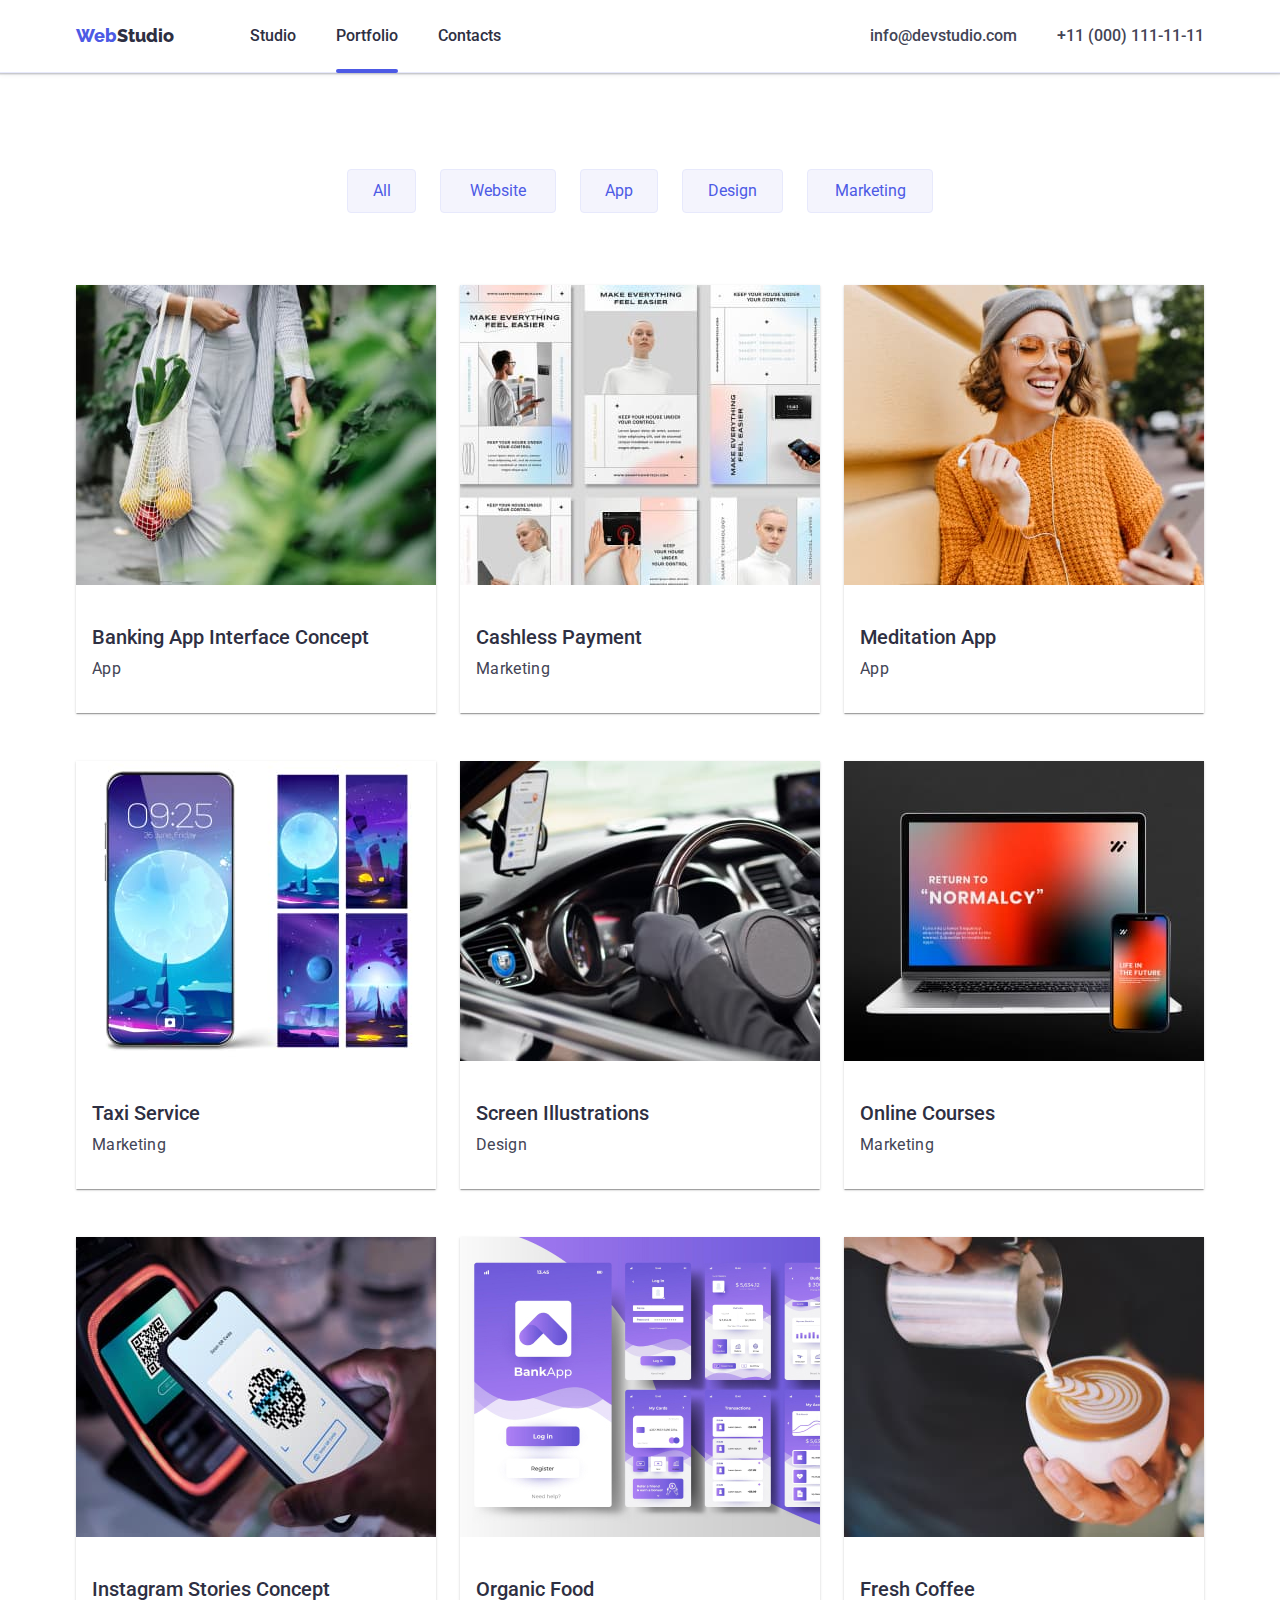
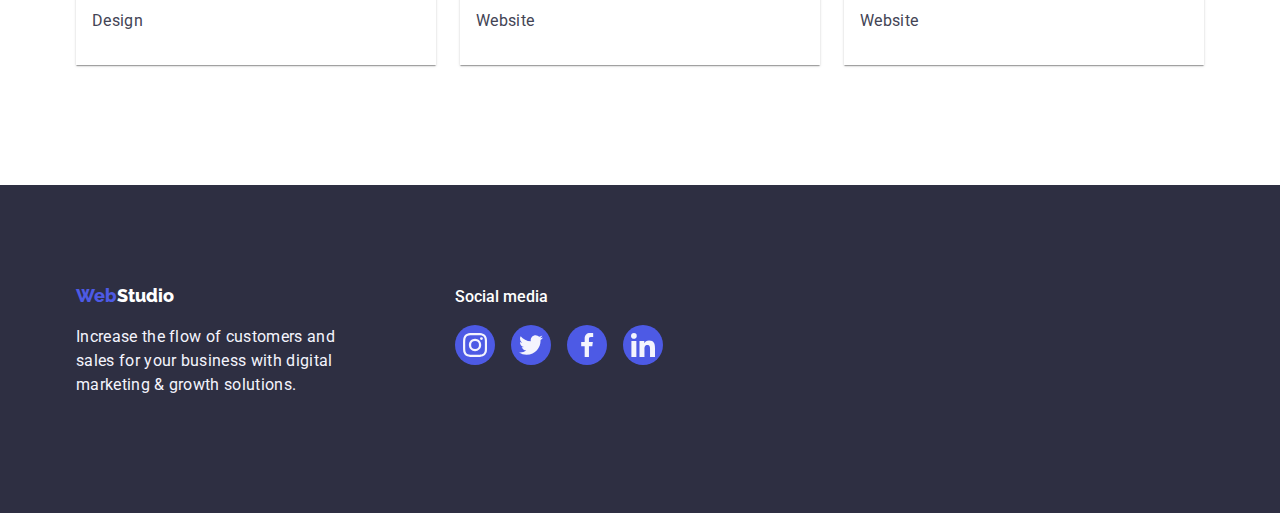
==== commit b8ded623: "homework 5 done" ====
--- a/portfolio.html
+++ b/portfolio.html
@@ -28,7 +28,7 @@
           <ul class="main-nav list">
             <li class="item"><a href="./index.html" class="link">Studio</a></li>
             <li class="item">
-              <a href="./portfolio.html" class="link">Portfolio</a>
+              <a href="./portfolio.html" class="link current-page">Portfolio</a>
             </li>
             <li class="item"><a href="" class="link">Contacts</a></li>
           </ul>
@@ -74,7 +74,14 @@
             <ul class="services list">
               <li class="item">
                 <div class="examples">
-                  <img src="./images/img-1.jpg" alt="Banking App Interface" />
+                  <div class="img-thumb">
+                    <img src="./images/img-1.jpg" alt="Banking App Interface" />
+                    <div class="card-description text">
+                      14 Stylish and User-Friendly App Design Concepts · Task
+                      Manager App · Calorie Tracker App · Exotic Fruit Ecommerce
+                      App · Cloud Storage App
+                    </div>
+                  </div>
                   <div class="cards">
                     <h2 class="title">Banking App Interface Concept</h2>
                     <p class="text">App</p>
@@ -83,7 +90,14 @@
               </li>
               <li class="item">
                 <div class="examples">
-                  <img src="./images/img-2.jpg" alt="Cashless Payment" />
+                  <div class="img-thumb">
+                    <img src="./images/img-2.jpg" alt="Cashless Payment" />
+                    <div class="card-description text">
+                      14 Stylish and User-Friendly App Design Concepts · Task
+                      Manager App · Calorie Tracker App · Exotic Fruit Ecommerce
+                      App · Cloud Storage App
+                    </div>
+                  </div>
                   <div class="cards">
                     <h2 class="title">Cashless Payment</h2>
                     <p class="text">Marketing</p>
@@ -92,7 +106,14 @@
               </li>
               <li class="item">
                 <div class="examples">
-                  <img src="./images/img-3.jpg" alt="Meditation" />
+                  <div class="img-thumb">
+                    <img src="./images/img-3.jpg" alt="Meditation" />
+                    <div class="card-description text">
+                      14 Stylish and User-Friendly App Design Concepts · Task
+                      Manager App · Calorie Tracker App · Exotic Fruit Ecommerce
+                      App · Cloud Storage App
+                    </div>
+                  </div>
                   <div class="cards">
                     <h2 class="title">Meditation App</h2>
                     <p class="text">App</p>
@@ -101,7 +122,14 @@
               </li>
               <li class="item">
                 <div class="examples">
-                  <img src="./images/img-4.jpg" alt="Taxi Service" />
+                  <div class="img-thumb">
+                    <img src="./images/img-4.jpg" alt="Taxi Service" />
+                    <div class="card-description text">
+                      14 Stylish and User-Friendly App Design Concepts · Task
+                      Manager App · Calorie Tracker App · Exotic Fruit Ecommerce
+                      App · Cloud Storage App
+                    </div>
+                  </div>
                   <div class="cards">
                     <h2 class="title">Taxi Service</h2>
                     <p class="text">Marketing</p>
@@ -110,7 +138,14 @@
               </li>
               <li class="item">
                 <div class="examples">
-                  <img src="./images/img-5.jpg" alt="Screen Illustrations" />
+                  <div class="img-thumb">
+                    <img src="./images/img-5.jpg" alt="Screen Illustrations" />
+                    <div class="card-description text">
+                      14 Stylish and User-Friendly App Design Concepts · Task
+                      Manager App · Calorie Tracker App · Exotic Fruit Ecommerce
+                      App · Cloud Storage App
+                    </div>
+                  </div>
                   <div class="cards">
                     <h2 class="title">Screen Illustrations</h2>
                     <p class="text">Design</p>
@@ -119,7 +154,14 @@
               </li>
               <li class="item">
                 <div class="examples">
-                  <img src="./images/img-6.jpg" alt="Online Courses" />
+                  <div class="img-thumb">
+                    <img src="./images/img-6.jpg" alt="Online Courses" />
+                    <div class="card-description text">
+                      14 Stylish and User-Friendly App Design Concepts · Task
+                      Manager App · Calorie Tracker App · Exotic Fruit Ecommerce
+                      App · Cloud Storage App
+                    </div>
+                  </div>
                   <div class="cards">
                     <h2 class="title">Online Courses</h2>
                     <p class="text">Marketing</p>
@@ -128,10 +170,17 @@
               </li>
               <li class="item">
                 <div class="examples">
-                  <img
-                    src="./images/img-7.jpg"
-                    alt="Instagram Stories Concept"
-                  />
+                  <div class="img-thumb">
+                    <img
+                      src="./images/img-7.jpg"
+                      alt="Instagram Stories Concept"
+                    />
+                    <div class="card-description text">
+                      14 Stylish and User-Friendly App Design Concepts · Task
+                      Manager App · Calorie Tracker App · Exotic Fruit Ecommerce
+                      App · Cloud Storage App
+                    </div>
+                  </div>
                   <div class="cards">
                     <h2 class="title">Instagram Stories Concept</h2>
                     <p class="text">Design</p>
@@ -140,7 +189,14 @@
               </li>
               <li class="item">
                 <div class="examples">
-                  <img src="./images/img-8.jpg" alt="Organic Food" />
+                  <div class="img-thumb">
+                    <img src="./images/img-8.jpg" alt="Organic Food" />
+                    <div class="card-description text">
+                      14 Stylish and User-Friendly App Design Concepts · Task
+                      Manager App · Calorie Tracker App · Exotic Fruit Ecommerce
+                      App · Cloud Storage App
+                    </div>
+                  </div>
                   <div class="cards">
                     <h2 class="title">Organic Food</h2>
                     <p class="text">Website</p>
@@ -149,7 +205,14 @@
               </li>
               <li class="item">
                 <div class="examples">
-                  <img src="./images/img-9.jpg" alt="Fresh Coffee" />
+                  <div class="img-thumb">
+                    <img src="./images/img-9.jpg" alt="Fresh Coffee" />
+                    <div class="card-description text">
+                      14 Stylish and User-Friendly App Design Concepts · Task
+                      Manager App · Calorie Tracker App · Exotic Fruit Ecommerce
+                      App · Cloud Storage App
+                    </div>
+                  </div>
                   <div class="cards">
                     <h2 class="title">Fresh Coffee</h2>
                     <p class="text">Website</p>
--- a/css/styles.css
+++ b/css/styles.css
@@ -7,6 +7,8 @@
   --grey-text-color: #f4f4fd;
   --card-shadow: 0px 2px 1px -1px rgba(0, 0, 0, 0.2),
     0px 1px 1px 0px rgba(0, 0, 0, 0.14), 0px 1px 3px 0px rgba(0, 0, 0, 0.12);
+  --close-button-modal: #e7e9fc;
+  --close-button-border: 1px solid rgba(0, 0, 0, 0.1);
 }
 
 body {
@@ -55,6 +57,12 @@
 
 /* HEADER */
 
+header {
+  border-bottom: 1px solid #e7e9fc;
+  box-shadow: 0px 2px 1px rgba(46, 47, 66, 0.08),
+    0px 1px 1px rgba(46, 47, 66, 0.16), 0px 1px 6px rgba(46, 47, 66, 0.08);
+}
+
 .site-nav .link {
   display: block;
   color: var(--accent-color);
@@ -93,6 +101,22 @@
 
 .contact-info .item + .item {
   margin-left: 40px;
+}
+
+.main-nav .link {
+  position: relative;
+}
+
+.main-nav .link.current-page::after {
+  content: "";
+  position: absolute;
+  left: 50%;
+  bottom: -1px; /* Adjust as needed */
+  transform: translateX(-50%);
+  width: 100%;
+  height: 4px;
+  background-color: #4d5ae5;
+  border-radius: 2px;
 }
 
 .features-list {
@@ -232,6 +256,7 @@
   font-weight: 500;
   font-size: 16px;
   line-height: 1.5;
+  border: none;
 }
 
 .hero .hero-content {
@@ -321,7 +346,8 @@
 /* Buttons hover and focus(page Portfolio) */
 
 .filters .button {
-  border: none;
+  border: 1px solid var(--close-button-modal);
+  border-radius: 4px;
   margin: 0;
   padding-top: 12px;
   padding-bottom: 12px;
@@ -336,6 +362,46 @@
 .filters .button:focus {
   background-color: var(--button-purple-color);
   color: var(--grey-text-color);
+  border: 0;
+  box-shadow: 0px 3px 1px rgba(0, 0, 0, 0.1), 0px 2px 1px rgba(0, 0, 0, 0.08),
+    0px 2px 2px rgba(0, 0, 0, 0.12);
+}
+
+.img-thumb {
+  position: relative;
+  overflow: hidden;
+}
+
+.examples .img-thumb::before {
+  content: "";
+  position: absolute;
+  width: 100%;
+  height: 100%;
+  opacity: 0;
+  background-color: var(--button-purple-color);
+  transform: translateY(+100%);
+  transition: transform 250ms cubic-bezier(0.4, 0, 0.2, 1);
+}
+.examples:hover .img-thumb::before {
+  opacity: 1;
+  transform: translateY(0);
+}
+.examples .card-description.text {
+  position: absolute;
+  top: 0;
+  left: 0;
+  opacity: 0;
+  transform: translateY(+200%);
+  transition: transform 250ms cubic-bezier(0.4, 0, 0.2, 1);
+}
+.examples:hover .card-description.text {
+  position: absolute;
+  top: 40px;
+  left: 32px;
+  right: 32px;
+  opacity: 1;
+  color: var(--white-color);
+  transform: translateY(0);
 }
 
 /* FOOTER */
@@ -399,6 +465,10 @@
   margin-top: 96px;
 }
 
+.filters .button {
+  cursor: pointer;
+}
+
 .button-1 {
   width: 69px;
 }
@@ -432,9 +502,11 @@
   margin: 0;
   display: flex;
   flex-wrap: wrap;
+  cursor: pointer;
 }
 .examples {
   box-shadow: var(--card-shadow);
+  overflow: hidden;
 }
 .services .item {
   /* (100% - (1*24)) - 4 */
@@ -484,3 +556,71 @@
   width: 104px;
   height: 56px;
 }
+
+/* MODAL WINDOW */
+.modal .closebtn {
+  position: absolute;
+  margin: 0;
+  padding: 0;
+  background: none;
+  border: none;
+
+  top: 24px;
+  right: 24px;
+}
+
+.backdrop {
+  position: fixed;
+  top: 0;
+  left: 0;
+  width: 100%;
+  height: 100%;
+
+  background-color: rgba(46, 47, 66, 0.4);
+
+  opacity: 1;
+
+  transition: opacity 250ms cubic-bezier(0.4, 0, 0.2, 1);
+}
+
+.backdrop.is-hidden {
+  visibility: hidden;
+  opacity: 0;
+  pointer-events: none;
+}
+
+.backdrop.is-hidden .modal {
+  transform: translate(-50%, -50%) scale(1.1);
+}
+
+.modal {
+  position: absolute;
+  top: 50%;
+  left: 50%;
+  min-width: 408px;
+  min-height: 544px;
+  background-color: var(--white-color);
+  border-radius: 4px;
+
+  transform: translate(-50%, -50%) scale(1);
+  transition: transform 250ms cubic-bezier(0.4, 0, 0.2, 1);
+}
+
+.close-btn-container {
+  display: flex;
+  position: relative;
+  width: 24px;
+  height: 24px;
+
+  background-color: var(--close-button-modal);
+  border-radius: 50%;
+  border: var(--close-button-border);
+  justify-content: center;
+  align-items: center;
+}
+
+.close-button {
+  display: block;
+  width: 8px;
+  height: 8px;
+}
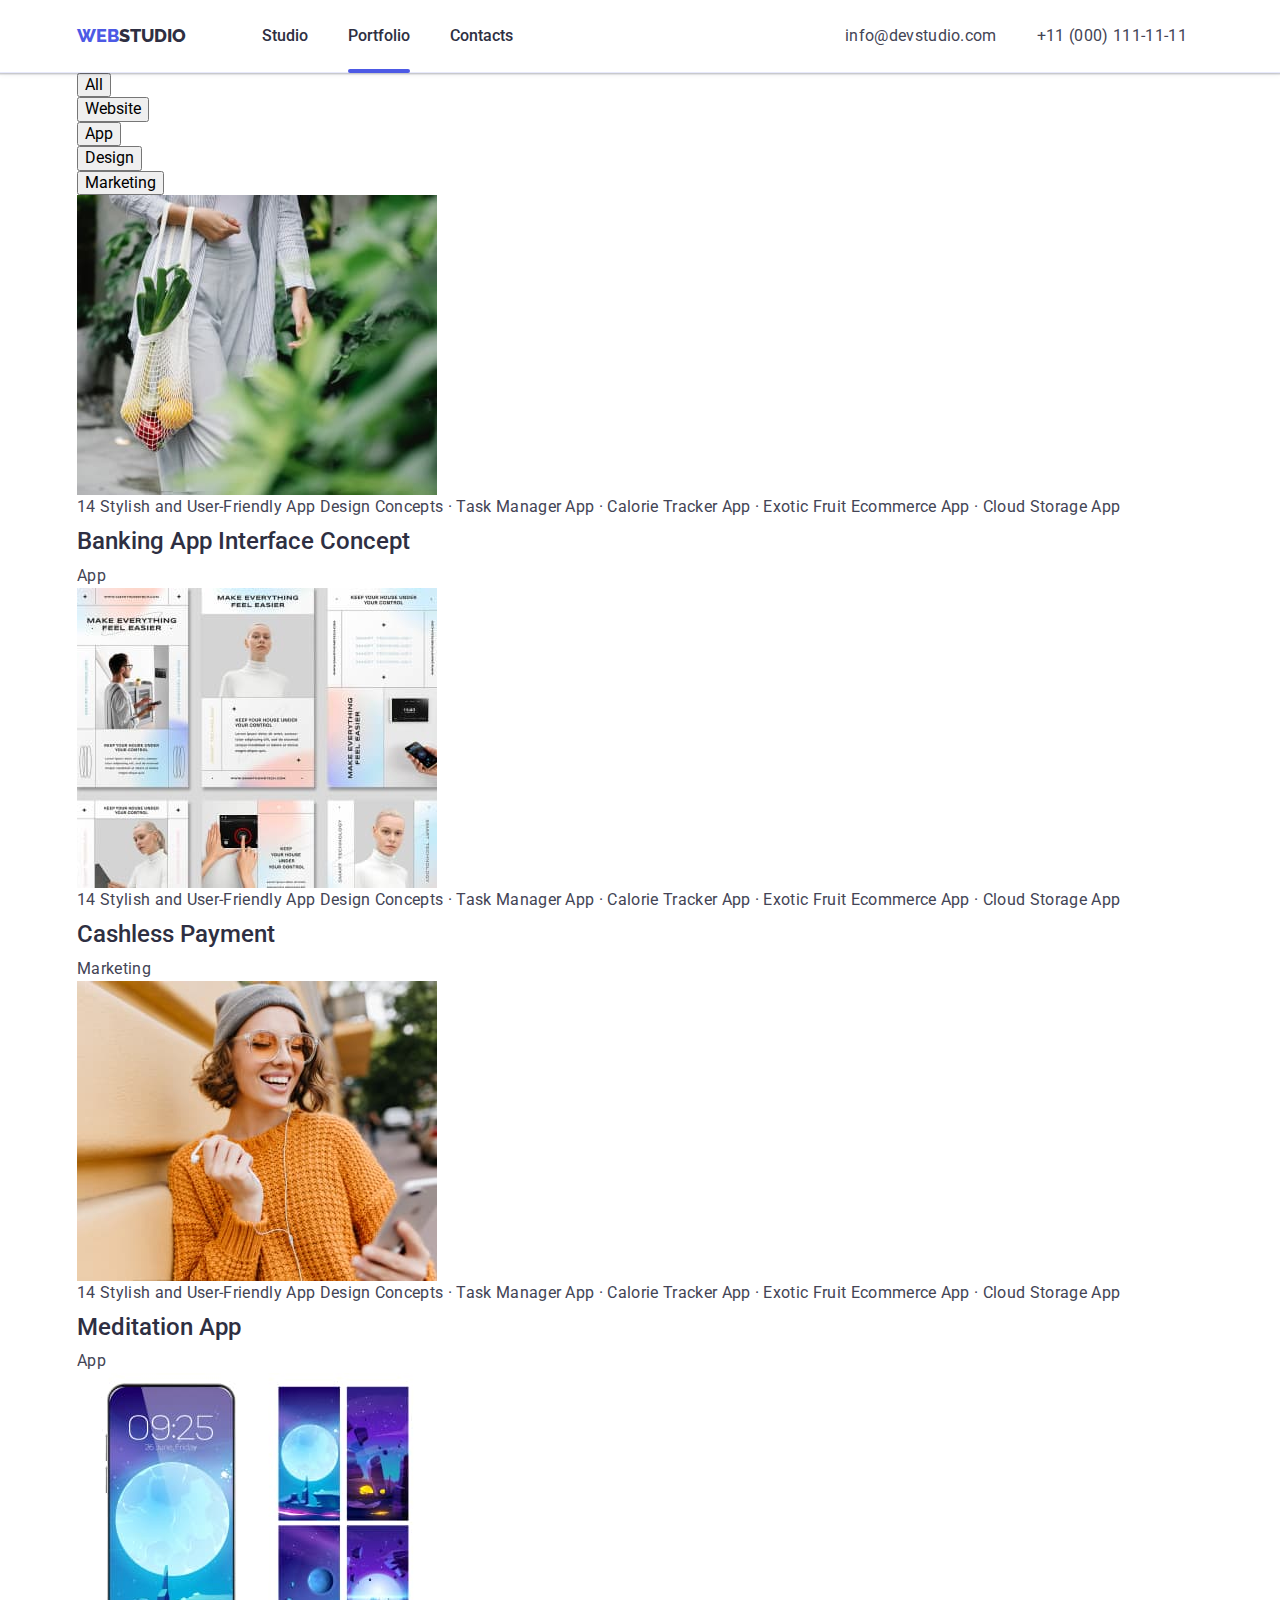
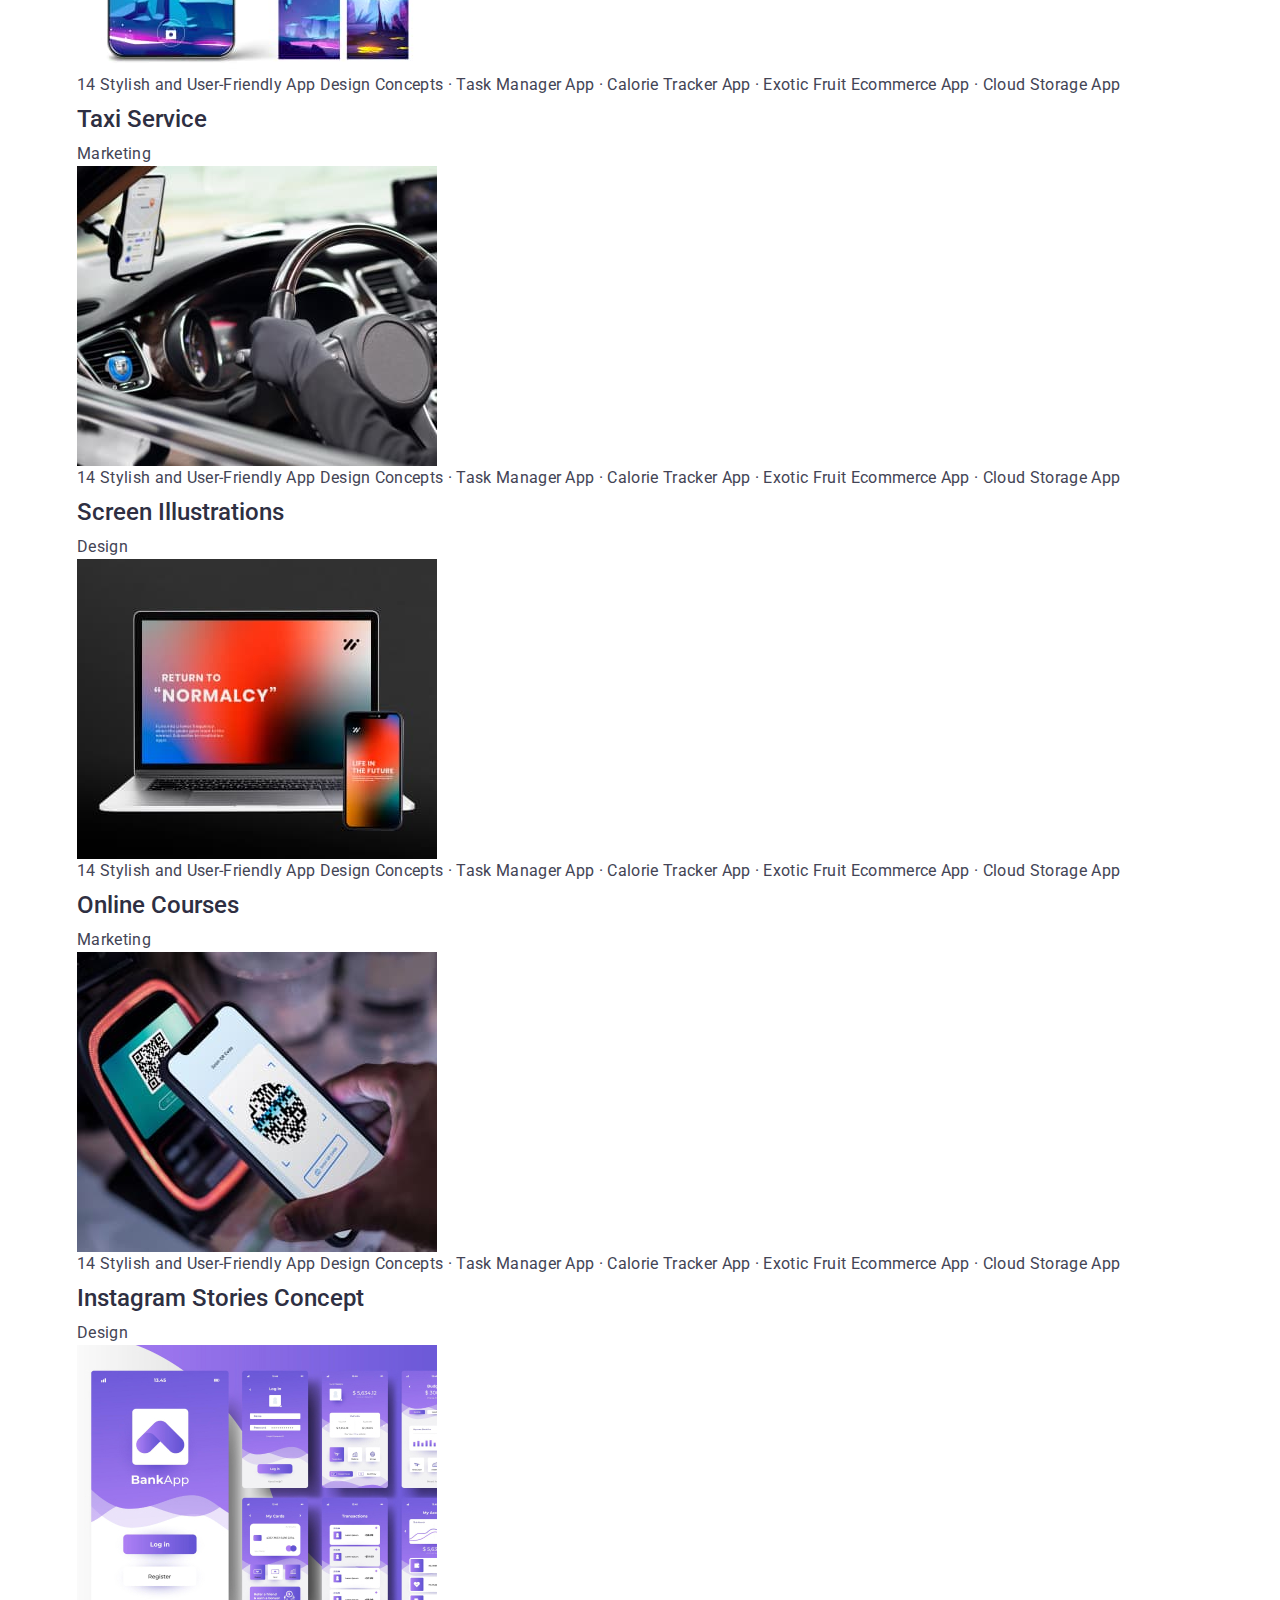
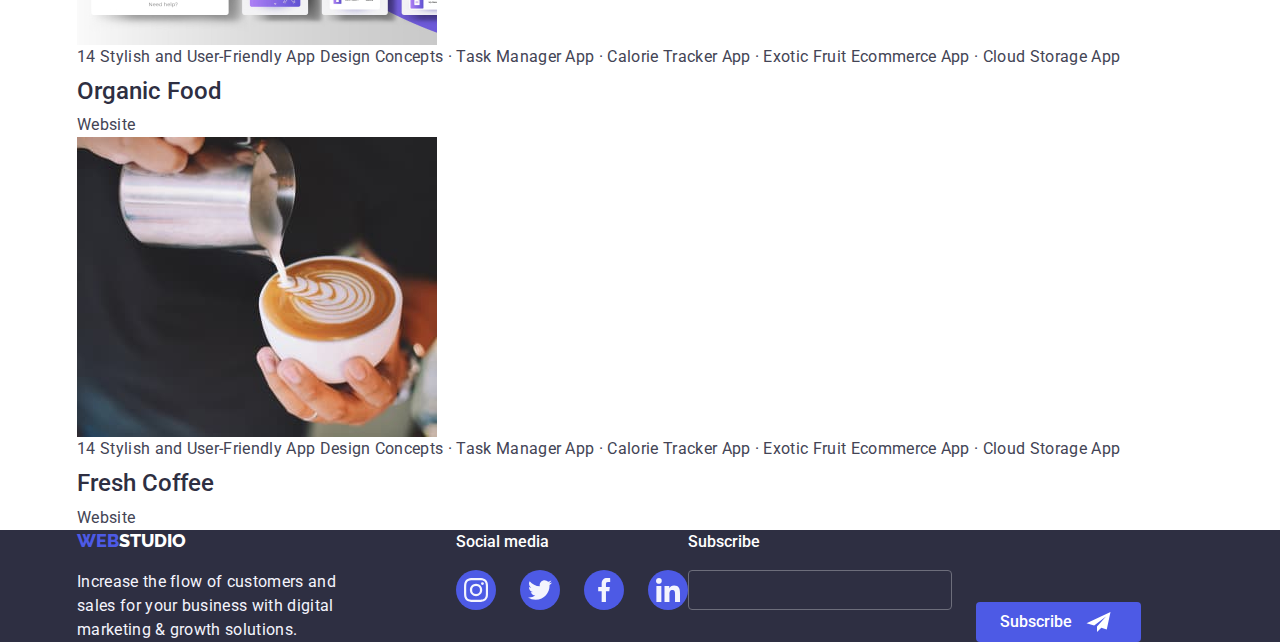
==== commit fa1d9e32: "hw done" ====
--- a/portfolio.html
+++ b/portfolio.html
@@ -14,19 +14,21 @@
       rel="stylesheet"
       href="https://cdnjs.cloudflare.com/ajax/libs/modern-normalize/2.0.0/modern-normalize.min.css"
     />
-    <link rel="stylesheet" href="./css/styles.css" />
+    <link rel="stylesheet" href="./css/main.css" />
   </head>
   <body>
     <!-- Header-->
     <header>
       <div class="container">
         <nav class="site-nav">
-          <a href="index.html" class="logo-text link"
-            ><span class="logo">Web</span>Studio</a
+          <a href="index.html" class="company-logo"
+            ><span class="logo-color">WEB</span>STUDIO</a
           >
 
-          <ul class="main-nav list">
-            <li class="item"><a href="./index.html" class="link">Studio</a></li>
+          <ul class="navigation list">
+            <li class="item">
+              <a href="./index.html" class="link">Studio </a>
+            </li>
             <li class="item">
               <a href="./portfolio.html" class="link current-page">Portfolio</a>
             </li>
@@ -47,181 +49,173 @@
     <main>
       <section class="section no-padding">
         <div class="container">
-          <div class="filter-buttons">
-            <ul class="filters list">
-              <li class="item">
-                <button type="button" class="button button-1">All</button>
-              </li>
-              <li class="item">
-                <button type="button" class="button button-2">Website</button>
-              </li>
-              <li class="item">
-                <button type="button" class="button button-3">App</button>
-              </li>
-              <li class="item">
-                <button type="button" class="button button-4">Design</button>
-              </li>
-              <li class="item">
-                <button type="button" class="button button-5">Marketing</button>
-              </li>
-            </ul>
-          </div>
+          <ul class="filters list">
+            <li class="item">
+              <button type="button" class="button button-1">All</button>
+            </li>
+            <li class="item">
+              <button type="button" class="button button-2">Website</button>
+            </li>
+            <li class="item">
+              <button type="button" class="button button-3">App</button>
+            </li>
+            <li class="item">
+              <button type="button" class="button button-4">Design</button>
+            </li>
+            <li class="item">
+              <button type="button" class="button button-5">Marketing</button>
+            </li>
+          </ul>
         </div>
       </section>
-      <section>
-        <div class="section container no-padding">
-          <div class="card-set">
-            <ul class="services list">
-              <li class="item">
-                <div class="examples">
-                  <div class="img-thumb">
-                    <img src="./images/img-1.jpg" alt="Banking App Interface" />
-                    <div class="card-description text">
-                      14 Stylish and User-Friendly App Design Concepts · Task
-                      Manager App · Calorie Tracker App · Exotic Fruit Ecommerce
-                      App · Cloud Storage App
-                    </div>
-                  </div>
-                  <div class="cards">
-                    <h2 class="title">Banking App Interface Concept</h2>
-                    <p class="text">App</p>
-                  </div>
-                </div>
-              </li>
-              <li class="item">
-                <div class="examples">
-                  <div class="img-thumb">
-                    <img src="./images/img-2.jpg" alt="Cashless Payment" />
-                    <div class="card-description text">
-                      14 Stylish and User-Friendly App Design Concepts · Task
-                      Manager App · Calorie Tracker App · Exotic Fruit Ecommerce
-                      App · Cloud Storage App
-                    </div>
-                  </div>
-                  <div class="cards">
-                    <h2 class="title">Cashless Payment</h2>
-                    <p class="text">Marketing</p>
-                  </div>
-                </div>
-              </li>
-              <li class="item">
-                <div class="examples">
-                  <div class="img-thumb">
-                    <img src="./images/img-3.jpg" alt="Meditation" />
-                    <div class="card-description text">
-                      14 Stylish and User-Friendly App Design Concepts · Task
-                      Manager App · Calorie Tracker App · Exotic Fruit Ecommerce
-                      App · Cloud Storage App
-                    </div>
-                  </div>
-                  <div class="cards">
-                    <h2 class="title">Meditation App</h2>
-                    <p class="text">App</p>
-                  </div>
-                </div>
-              </li>
-              <li class="item">
-                <div class="examples">
-                  <div class="img-thumb">
-                    <img src="./images/img-4.jpg" alt="Taxi Service" />
-                    <div class="card-description text">
-                      14 Stylish and User-Friendly App Design Concepts · Task
-                      Manager App · Calorie Tracker App · Exotic Fruit Ecommerce
-                      App · Cloud Storage App
-                    </div>
-                  </div>
-                  <div class="cards">
-                    <h2 class="title">Taxi Service</h2>
-                    <p class="text">Marketing</p>
-                  </div>
-                </div>
-              </li>
-              <li class="item">
-                <div class="examples">
-                  <div class="img-thumb">
-                    <img src="./images/img-5.jpg" alt="Screen Illustrations" />
-                    <div class="card-description text">
-                      14 Stylish and User-Friendly App Design Concepts · Task
-                      Manager App · Calorie Tracker App · Exotic Fruit Ecommerce
-                      App · Cloud Storage App
-                    </div>
-                  </div>
-                  <div class="cards">
-                    <h2 class="title">Screen Illustrations</h2>
-                    <p class="text">Design</p>
-                  </div>
-                </div>
-              </li>
-              <li class="item">
-                <div class="examples">
-                  <div class="img-thumb">
-                    <img src="./images/img-6.jpg" alt="Online Courses" />
-                    <div class="card-description text">
-                      14 Stylish and User-Friendly App Design Concepts · Task
-                      Manager App · Calorie Tracker App · Exotic Fruit Ecommerce
-                      App · Cloud Storage App
-                    </div>
-                  </div>
-                  <div class="cards">
-                    <h2 class="title">Online Courses</h2>
-                    <p class="text">Marketing</p>
-                  </div>
-                </div>
-              </li>
-              <li class="item">
-                <div class="examples">
-                  <div class="img-thumb">
-                    <img
-                      src="./images/img-7.jpg"
-                      alt="Instagram Stories Concept"
-                    />
-                    <div class="card-description text">
-                      14 Stylish and User-Friendly App Design Concepts · Task
-                      Manager App · Calorie Tracker App · Exotic Fruit Ecommerce
-                      App · Cloud Storage App
-                    </div>
-                  </div>
-                  <div class="cards">
-                    <h2 class="title">Instagram Stories Concept</h2>
-                    <p class="text">Design</p>
-                  </div>
-                </div>
-              </li>
-              <li class="item">
-                <div class="examples">
-                  <div class="img-thumb">
-                    <img src="./images/img-8.jpg" alt="Organic Food" />
-                    <div class="card-description text">
-                      14 Stylish and User-Friendly App Design Concepts · Task
-                      Manager App · Calorie Tracker App · Exotic Fruit Ecommerce
-                      App · Cloud Storage App
-                    </div>
-                  </div>
-                  <div class="cards">
-                    <h2 class="title">Organic Food</h2>
-                    <p class="text">Website</p>
-                  </div>
-                </div>
-              </li>
-              <li class="item">
-                <div class="examples">
-                  <div class="img-thumb">
-                    <img src="./images/img-9.jpg" alt="Fresh Coffee" />
-                    <div class="card-description text">
-                      14 Stylish and User-Friendly App Design Concepts · Task
-                      Manager App · Calorie Tracker App · Exotic Fruit Ecommerce
-                      App · Cloud Storage App
-                    </div>
-                  </div>
-                  <div class="cards">
-                    <h2 class="title">Fresh Coffee</h2>
-                    <p class="text">Website</p>
-                  </div>
-                </div>
-              </li>
-            </ul>
-          </div>
-        </div>
+
+      <section class="section container no-padding">
+        <ul class="services list">
+          <li class="item">
+            <div class="examples">
+              <div class="img-thumb">
+                <img src="./images/img-1.jpg" alt="Banking App Interface" />
+                <div class="card-description text">
+                  14 Stylish and User-Friendly App Design Concepts · Task
+                  Manager App · Calorie Tracker App · Exotic Fruit Ecommerce App
+                  · Cloud Storage App
+                </div>
+              </div>
+              <div class="cards">
+                <h2 class="title">Banking App Interface Concept</h2>
+                <p class="text">App</p>
+              </div>
+            </div>
+          </li>
+          <li class="item">
+            <div class="examples">
+              <div class="img-thumb">
+                <img src="./images/img-2.jpg" alt="Cashless Payment" />
+                <div class="card-description text">
+                  14 Stylish and User-Friendly App Design Concepts · Task
+                  Manager App · Calorie Tracker App · Exotic Fruit Ecommerce App
+                  · Cloud Storage App
+                </div>
+              </div>
+              <div class="cards">
+                <h2 class="title">Cashless Payment</h2>
+                <p class="text">Marketing</p>
+              </div>
+            </div>
+          </li>
+          <li class="item">
+            <div class="examples">
+              <div class="img-thumb">
+                <img src="./images/img-3.jpg" alt="Meditation" />
+                <div class="card-description text">
+                  14 Stylish and User-Friendly App Design Concepts · Task
+                  Manager App · Calorie Tracker App · Exotic Fruit Ecommerce App
+                  · Cloud Storage App
+                </div>
+              </div>
+              <div class="cards">
+                <h2 class="title">Meditation App</h2>
+                <p class="text">App</p>
+              </div>
+            </div>
+          </li>
+          <li class="item">
+            <div class="examples">
+              <div class="img-thumb">
+                <img src="./images/img-4.jpg" alt="Taxi Service" />
+                <div class="card-description text">
+                  14 Stylish and User-Friendly App Design Concepts · Task
+                  Manager App · Calorie Tracker App · Exotic Fruit Ecommerce App
+                  · Cloud Storage App
+                </div>
+              </div>
+              <div class="cards">
+                <h2 class="title">Taxi Service</h2>
+                <p class="text">Marketing</p>
+              </div>
+            </div>
+          </li>
+          <li class="item">
+            <div class="examples">
+              <div class="img-thumb">
+                <img src="./images/img-5.jpg" alt="Screen Illustrations" />
+                <div class="card-description text">
+                  14 Stylish and User-Friendly App Design Concepts · Task
+                  Manager App · Calorie Tracker App · Exotic Fruit Ecommerce App
+                  · Cloud Storage App
+                </div>
+              </div>
+              <div class="cards">
+                <h2 class="title">Screen Illustrations</h2>
+                <p class="text">Design</p>
+              </div>
+            </div>
+          </li>
+          <li class="item">
+            <div class="examples">
+              <div class="img-thumb">
+                <img src="./images/img-6.jpg" alt="Online Courses" />
+                <div class="card-description text">
+                  14 Stylish and User-Friendly App Design Concepts · Task
+                  Manager App · Calorie Tracker App · Exotic Fruit Ecommerce App
+                  · Cloud Storage App
+                </div>
+              </div>
+              <div class="cards">
+                <h2 class="title">Online Courses</h2>
+                <p class="text">Marketing</p>
+              </div>
+            </div>
+          </li>
+          <li class="item">
+            <div class="examples">
+              <div class="img-thumb">
+                <img src="./images/img-7.jpg" alt="Instagram Stories Concept" />
+                <div class="card-description text">
+                  14 Stylish and User-Friendly App Design Concepts · Task
+                  Manager App · Calorie Tracker App · Exotic Fruit Ecommerce App
+                  · Cloud Storage App
+                </div>
+              </div>
+              <div class="cards">
+                <h2 class="title">Instagram Stories Concept</h2>
+                <p class="text">Design</p>
+              </div>
+            </div>
+          </li>
+          <li class="item">
+            <div class="examples">
+              <div class="img-thumb">
+                <img src="./images/img-8.jpg" alt="Organic Food" />
+                <div class="card-description text">
+                  14 Stylish and User-Friendly App Design Concepts · Task
+                  Manager App · Calorie Tracker App · Exotic Fruit Ecommerce App
+                  · Cloud Storage App
+                </div>
+              </div>
+              <div class="cards">
+                <h2 class="title">Organic Food</h2>
+                <p class="text">Website</p>
+              </div>
+            </div>
+          </li>
+          <li class="item">
+            <div class="examples">
+              <div class="img-thumb">
+                <img src="./images/img-9.jpg" alt="Fresh Coffee" />
+                <div class="card-description text">
+                  14 Stylish and User-Friendly App Design Concepts · Task
+                  Manager App · Calorie Tracker App · Exotic Fruit Ecommerce App
+                  · Cloud Storage App
+                </div>
+              </div>
+              <div class="cards">
+                <h2 class="title">Fresh Coffee</h2>
+                <p class="text">Website</p>
+              </div>
+            </div>
+          </li>
+        </ul>
       </section>
     </main>
 
@@ -229,8 +223,8 @@
       <div class="container">
         <div class="footer-content">
           <div class="footer-description">
-            <a href="index.html" class="logo-text-footer link"
-              ><span class="logo">Web</span>Studio</a
+            <a href="index.html" class="company-logo"
+              ><span class="logo-color">WEB</span>STUDIO</a
             >
             <p class="text">
               Increase the flow of customers and<br />sales for your business
@@ -262,6 +256,19 @@
               </a>
             </div>
           </div>
+          <div class="subscribe">
+            <h3 class="title">Subscribe</h3>
+            <form>
+              <label for="email" class="text"></label>
+              <input type="email" name="email" id="email" class="email-input" />
+              <button class="send">
+                <h3 class="title">Subscribe</h3>
+                <svg>
+                  <use href="./images/symbol-defs.svg#icon-send"></use>
+                </svg>
+              </button>
+            </form>
+          </div>
         </div>
       </div>
     </footer>
--- a/css/main.css
+++ b/css/main.css
@@ -0,0 +1,1104 @@
+body {
+  background-color: #ffffff;
+  color: #2e2f42;
+  font-family: "Roboto", sans-serif;
+  font-weight: 400;
+  font-size: 16px;
+  line-height: 1.5;
+  width: 100%;
+}
+
+header {
+  position: relative;
+}
+@media screen and (min-width: 1158px) {
+  header {
+    border-bottom: 1px solid #e7e9fc;
+    box-shadow: 0px 2px 1px rgba(46, 47, 66, 0.08), 0px 1px 1px rgba(46, 47, 66, 0.16), 0px 1px 6px rgba(46, 47, 66, 0.08);
+  }
+}
+
+img {
+  display: block;
+  max-width: 100%;
+  height: auto;
+  margin: 0;
+  padding: 0;
+}
+
+svg {
+  display: block;
+  max-width: 100%;
+  height: 100%;
+  margin: 0;
+  padding: 0;
+}
+
+.list {
+  list-style: none;
+  padding: 0;
+  margin: 0;
+}
+
+.link {
+  text-decoration: none;
+  display: inline-block;
+}
+
+/* SECTION */
+@media screen and (max-width: 1157px) {
+  .section {
+    padding-top: 96px;
+    padding-bottom: 96px;
+  }
+}
+@media screen and (min-width: 1158px) {
+  .section {
+    padding-top: 120px;
+    padding-bottom: 120px;
+  }
+}
+
+.section.no-padding {
+  padding-top: 0;
+  padding-bottom: 0;
+}
+
+.section .title {
+  margin-top: 8px;
+  margin-bottom: 8px;
+  font-weight: 500;
+  line-height: 1.2;
+}
+
+.section .text {
+  margin-top: 0;
+  margin-bottom: 0;
+  color: #434455;
+  letter-spacing: 0.02em;
+}
+
+.container {
+  margin-left: auto;
+  margin-right: auto;
+  padding-left: 16px;
+  padding-right: 16px;
+}
+@media screen and (min-width: 428px) {
+  .container {
+    max-width: 428px;
+  }
+}
+@media screen and (min-width: 768px) {
+  .container {
+    max-width: 768px;
+  }
+}
+@media screen and (min-width: 1158px) {
+  .container {
+    max-width: 1158px;
+  }
+}
+
+/* LOGO */
+.company-logo {
+  color: #2e2f42;
+  font-family: "Raleway", sans-serif;
+  font-weight: 800;
+  font-size: 18px;
+  line-height: 1.17;
+  text-decoration: none;
+}
+@media screen and (max-width: 767px) {
+  .company-logo {
+    padding-top: 24px;
+    padding-bottom: 24px;
+  }
+}
+
+.footer .company-logo {
+  color: #ffffff;
+}
+
+.logo-color {
+  color: #4d5ae5;
+}
+
+.site-nav {
+  display: flex;
+  align-items: center;
+}
+
+.site-nav .link {
+  display: block;
+  color: #2e2f42;
+}
+@media screen and (min-width: 1158px) {
+  .site-nav .link {
+    padding-top: 24px;
+    padding-bottom: 24px;
+  }
+}
+
+@media screen and (min-width: 768px) {
+  .navigation .link {
+    padding-top: 24px;
+    padding-bottom: 24px;
+  }
+}
+
+.contact-info .link {
+  color: #434455;
+}
+
+@media screen and (max-width: 767px) {
+  .menu-close {
+    position: absolute;
+    top: 5%;
+    right: 5%;
+    display: inline-flex;
+    width: 24px;
+    height: 24px;
+    margin: 0;
+    padding: 0;
+    background-color: #e7e9fc;
+    border: 1px solid rgba(0, 0, 0, 0.1);
+    border-radius: 50%;
+    justify-content: center;
+    align-items: center;
+  }
+  .close-icon {
+    width: 8px;
+    height: 8px;
+  }
+  .menu-burger {
+    display: inline-flex;
+    width: 32px;
+    height: 32px;
+    margin: 0;
+    padding: 0;
+    border: none;
+    background-color: transparent;
+    justify-content: center;
+    align-items: center;
+    margin-left: 249px;
+  }
+}
+@media screen and (min-width: 768px) {
+  .menu-close,
+  .close-icon,
+  .menu-burger {
+    display: none;
+  }
+}
+@media screen and (max-width: 767px) {
+  .burger-menu-icons {
+    width: 32px;
+    height: 32px;
+  }
+}
+@media screen and (min-width: 768px) {
+  .burger-menu-icons {
+    display: none;
+  }
+}
+
+.menu-container.is-open {
+  display: block;
+  z-index: 1000;
+}
+@media screen and (max-width: 767px) {
+  .menu-container {
+    display: none;
+    position: absolute;
+    top: -24px;
+    left: 0;
+    width: 100%;
+    height: 796px;
+    box-shadow: 0px 2px 1px -1px rgba(0, 0, 0, 0.2), 0px 1px 1px 0px rgba(0, 0, 0, 0.14), 0px 1px 3px 0px rgba(0, 0, 0, 0.12);
+    background-color: #ffffff;
+  }
+}
+@media screen and (min-width: 768px) {
+  .menu-container {
+    display: flex;
+    width: 100%;
+    align-items: center;
+  }
+}
+
+@media screen and (max-width: 767px) {
+  .navigation {
+    display: block;
+    margin-top: 80px;
+  }
+}
+@media screen and (min-width: 768px) {
+  .navigation {
+    display: flex;
+    margin-left: 120px;
+  }
+}
+@media screen and (min-width: 768px) {
+  .navigation {
+    margin-left: 76px;
+  }
+}
+
+.navigation .item {
+  font-weight: 500;
+  font-size: 16px;
+  line-height: 1.5;
+}
+@media screen and (max-width: 767px) {
+  .navigation .item {
+    font-weight: 700;
+    font-size: 36px;
+    line-height: 1.1;
+    letter-spacing: 0.02em;
+    text-transform: capitalize;
+  }
+  .navigation .item:not(:last-child) {
+    margin-bottom: 40px;
+  }
+}
+@media screen and (min-width: 768px) {
+  .navigation .item:not(:last-child) {
+    margin-right: 40px;
+  }
+}
+
+@media screen and (max-width: 767px) {
+  .contact-info {
+    margin-top: 284px;
+  }
+}
+@media screen and (min-width: 768px) {
+  .contact-info {
+    margin-left: 120px;
+  }
+}
+@media screen and (min-width: 1158px) {
+  .contact-info {
+    display: flex;
+    margin-left: 332px;
+  }
+}
+
+.contact-info .item {
+  font-weight: 400;
+  font-size: 12px;
+  line-height: 1.17;
+  letter-spacing: 0.04em;
+}
+@media screen and (max-width: 767px) {
+  .contact-info .item {
+    font-weight: 700;
+    font-size: 36px;
+    line-height: 1.1;
+    letter-spacing: 0.02em;
+  }
+  .contact-info .item:not(:last-child) {
+    margin-bottom: 40px;
+  }
+}
+@media screen and (min-width: 768px) and (max-width: 1157px) {
+  .contact-info .item:not(:last-child) {
+    margin-bottom: 12px;
+  }
+}
+@media screen and (min-width: 1158px) {
+  .contact-info .item {
+    letter-spacing: 0.02em;
+    font-size: 16px;
+  }
+  .contact-info .item:not(:last-child) {
+    margin-right: 40px;
+  }
+}
+
+@media screen and (max-width: 767px) {
+  .contact-info .tel {
+    font-weight: 500;
+    font-size: 20px;
+    line-height: 1.2px;
+    letter-spacing: 0.02em;
+  }
+}
+
+@media screen and (max-width: 767px) {
+  .contact-info .mail {
+    color: #4d5ae5;
+  }
+}
+
+@media screen and (max-width: 767px) {
+  .menu-burger-container {
+    width: 355px;
+    margin-left: auto;
+    margin-right: auto;
+  }
+}
+@media screen and (min-width: 768px) {
+  .navigation .link {
+    position: relative;
+  }
+  .navigation .link.current-page::after {
+    content: "";
+    position: absolute;
+    left: 50%;
+    bottom: -1px;
+    transform: translateX(-50%);
+    width: 100%;
+    height: 4px;
+    background-color: #4d5ae5;
+    border-radius: 2px;
+  }
+}
+/* HERO */
+.overlay {
+  background-image: linear-gradient(rgba(46, 47, 66, 0.7), rgba(46, 47, 66, 0.7)), url(../images/people-office.jpg);
+  width: 100%;
+  background-repeat: no-repeat;
+  background-size: cover;
+  background-position: center;
+}
+@media screen and (max-width: 767px) {
+  .overlay {
+    height: 432px;
+  }
+}
+@media screen and (min-width: 768px) {
+  .overlay {
+    height: 436px;
+  }
+}
+@media screen and (min-width: 1158px) {
+  .overlay {
+    height: 600px;
+  }
+}
+
+.hero {
+  position: relative;
+}
+
+.hero .title {
+  margin-top: 0;
+  margin-bottom: 0;
+  color: #ffffff;
+  font-weight: 700;
+  line-height: 1.07;
+  margin-bottom: 48px;
+  font-size: 56px;
+}
+@media screen and (max-width: 767px) {
+  .hero .title {
+    font-size: 36px;
+    min-width: 360px;
+  }
+}
+@media screen and (min-width: 768px) {
+  .hero .title {
+    min-width: 496px;
+  }
+}
+
+.hero-button {
+  padding: 16px 32px;
+  color: #ffffff;
+  background-color: #4d5ae5;
+  font-weight: 500;
+  border: none;
+  border-radius: 4px;
+  width: 169px;
+  height: 56px;
+}
+
+.hero-content {
+  position: absolute;
+  top: 50%;
+  left: 50%;
+  transform: translate(-50%, -50%);
+  text-align: center;
+}
+
+.features-list {
+  display: flex;
+  flex-wrap: wrap;
+}
+@media screen and (max-width: 767px) {
+  .features-list {
+    display: block;
+  }
+}
+@media screen and (min-width: 1158px) {
+  .features-list {
+    flex-wrap: nowrap;
+  }
+}
+
+@media screen and (min-width: 428px) {
+  .features-list .item {
+    width: 100%;
+  }
+  .features-list .item:not(:last-child) {
+    margin-bottom: 72px;
+  }
+}
+@media screen and (min-width: 768px) {
+  .features-list .item {
+    flex-basis: calc((100% - 24px) / 2);
+    margin-right: 24px;
+  }
+  .features-list .item:nth-child(2n) {
+    margin-right: 0;
+  }
+  .features-list .item:nth-last-child(-n+2) {
+    margin-bottom: 0;
+  }
+}
+@media screen and (min-width: 1158px) {
+  .features-list .item {
+    flex-basis: calc((100% - 72px) / 4);
+  }
+  .features-list .item:not(:last-child) {
+    margin-bottom: 0;
+    margin-right: 24px;
+  }
+}
+
+.features .title {
+  font-size: 20px;
+}
+@media screen and (max-width: 767px) {
+  .features .title {
+    text-align: center;
+  }
+}
+@media screen and (max-width: 1157px) {
+  .features .title {
+    font-size: 36px;
+  }
+}
+
+.features .text {
+  margin-top: 0;
+}
+
+.icon-features {
+  display: flex;
+  align-items: center;
+  justify-content: center;
+  width: 264px;
+  height: 112px;
+  background-color: var(--grey-text-color);
+}
+@media screen and (max-width: 1157px) {
+  .icon-features {
+    display: none;
+  }
+}
+
+.feature-icon {
+  width: 64px;
+  height: 64px;
+}
+
+.reviews {
+  display: none;
+}
+@media screen and (min-width: 1158px) {
+  .reviews {
+    display: block;
+  }
+}
+
+.devices {
+  display: flex;
+  flex-wrap: wrap;
+}
+
+.devices .item {
+  /* (100% - (1*24)) - 4 */
+  width: calc((100% - 48px) / 3);
+  margin-right: 24px;
+}
+
+.devices .item:nth-child(3n) {
+  margin-right: 0;
+}
+
+.section-title {
+  margin-top: 0;
+  margin-bottom: 72px;
+  font-weight: 700;
+  font-size: 36px;
+  line-height: 1.11;
+  text-align: center;
+  letter-spacing: 0.02em;
+  text-transform: capitalize;
+}
+
+.social-icons-menu {
+  display: flex;
+  gap: 24px;
+  margin-top: 8px;
+  justify-content: center;
+}
+@media screen and (min-width: 767px) {
+  .social-icons-menu {
+    display: none;
+  }
+}
+@media screen and (max-width: 767px) {
+  .social-icons-menu {
+    margin-top: 48px;
+    gap: 56px;
+  }
+}
+
+.icon-bg-menu {
+  display: flex;
+  justify-content: center;
+  align-items: center;
+  width: 40px;
+  height: 40px;
+  background-color: #4d5ae5;
+  border-radius: 50%;
+}
+
+.social-icon-menu {
+  width: 16px;
+  height: 16px;
+}
+@media screen and (max-width: 768px) {
+  .social-icon-menu {
+    width: 24px;
+    height: 24px;
+  }
+}
+
+.modal .close-btn {
+  display: flex;
+  justify-content: center;
+  align-items: center;
+  position: absolute;
+  top: 24px;
+  right: 24px;
+  margin: 0;
+  padding: 0;
+  background: none;
+  border: none;
+  width: 24px;
+  height: 24px;
+  border-radius: 50%;
+  border: 1px solid rgba(0, 0, 0, 0.1);
+  background-color: #e7e9fc;
+}
+
+.close-button {
+  display: block;
+  position: relative;
+  width: 8px;
+  height: 8px;
+}
+
+.backdrop {
+  position: fixed;
+  top: 0;
+  left: 0;
+  width: 100%;
+  height: 100%;
+  background-color: rgba(46, 47, 66, 0.4);
+  opacity: 1;
+  transition: opacity 250ms cubic-bezier(0.4, 0, 0.2, 1);
+}
+
+.backdrop.is-hidden {
+  visibility: hidden;
+  opacity: 0;
+  pointer-events: none;
+}
+
+.backdrop.is-hidden .modal {
+  transform: translate(-50%, -50%) scale(1.1);
+}
+
+.modal {
+  position: absolute;
+  top: 50%;
+  left: 50%;
+  min-width: 408px;
+  min-height: 584px;
+  background-color: #ffffff;
+  border-radius: 4px;
+  transform: translate(-50%, -50%) scale(1);
+  transition: transform 250ms cubic-bezier(0.4, 0, 0.2, 1);
+}
+
+/* FORM SECTION */
+.form-container {
+  display: flex;
+  flex-direction: column;
+  max-width: 360px;
+  margin-left: auto;
+  margin-right: auto;
+  margin-top: 72px;
+  font-size: 12px;
+  line-height: 1.17px;
+  letter-spacing: 0.04em;
+  color: #8e8f99;
+}
+
+.label {
+  display: block;
+  position: relative;
+  margin-bottom: 26px;
+}
+
+.form-input {
+  display: block;
+  width: 100%;
+  height: 40px;
+  padding-left: 36px;
+  outline: none;
+  border: 1px solid #8e8f99;
+  border-radius: 4px;
+}
+
+.form-title {
+  display: inline-block;
+  margin: 0;
+  padding: 0;
+  margin-bottom: 34px;
+  font-weight: 500;
+  font-size: 16px;
+  line-height: 1.5;
+  text-align: center;
+  letter-spacing: 0.02em;
+  color: #2e2f42;
+}
+
+.form-label {
+  position: absolute;
+  top: 50%;
+  left: 40px;
+  transform: translateY(-50%);
+  transition: transform 250ms cubic-bezier(0.4, 0, 0.2, 1);
+}
+
+.label-icon {
+  display: block;
+  position: absolute;
+  top: 50%;
+  left: 16px;
+  transform: translateY(-50%);
+  width: 15px;
+  height: 12px;
+}
+
+.form-input:focus + .form-label,
+.form-input:not(:placeholder-shown) + .form-label {
+  transform: translate(-40px, -30px);
+}
+
+.form-input:focus ~ .label-icon,
+.form-input:not(:placeholder-shown) ~ .label-icon {
+  fill: #4d5ae5;
+}
+
+.form-input:focus,
+.form-input:not(:placeholder-shown),
+textarea:focus,
+textarea:not(:placeholder-shown) {
+  border: 1px solid #4d5ae5;
+}
+
+.comment-label {
+  position: relative;
+  margin-bottom: 16px;
+}
+
+.comment {
+  position: absolute;
+  top: -10px;
+  left: 0;
+}
+
+textarea {
+  resize: none;
+  width: 100%;
+  padding-top: 8px;
+  padding-left: 16px;
+  outline: none;
+  border: 1px solid #8e8f99;
+  border-radius: 4px;
+}
+
+.checkbox {
+  position: absolute;
+  appearance: none;
+}
+
+.checkbox-label {
+  position: relative;
+  height: 16px;
+  margin-bottom: 24px;
+}
+
+.policy {
+  position: absolute;
+  top: 50%;
+  left: 24px;
+  transform: translateY(-50%);
+}
+
+.checkbox-icon {
+  display: inline-block;
+  position: absolute;
+  top: 50%;
+  left: 0;
+  transform: translateY(-50%) scale(0.9);
+  width: 16px;
+  height: 16px;
+  border: 1px solid #8e8f99;
+  background-color: #ffffff;
+  border-radius: 2px;
+  fill: transparent;
+  transition: transform 250ms cubic-bezier(0.075, 0.82, 0.165, 1);
+}
+
+.checkbox:checked + .icon-wrapper .checkbox-icon {
+  margin: 0;
+  padding: 0;
+  background-size: contain;
+  background-origin: border-box;
+  background-repeat: no-repeat;
+  background-color: #4d5ae5;
+  border-color: #4d5ae5;
+  fill: #ffffff;
+  transform: translateY(-50%) scale(1.2);
+  transition: transform 250ms cubic-bezier(0.4, 0, 0.2, 1);
+}
+
+.submit-btn {
+  display: block;
+  width: 169px;
+  height: 56px;
+  color: #ffffff;
+  background: #4d5ae5;
+  box-shadow: 0px 4px 4px rgba(0, 0, 0, 0.15);
+  border-radius: 4px;
+  border-color: #4d5ae5;
+  border-style: none;
+  font-weight: 500;
+  font-size: 16px;
+  line-height: 1.5;
+  text-align: center;
+  letter-spacing: 0.02em;
+}
+
+.submit-btn.form-container {
+  margin-top: 0;
+}
+
+/* /FORM SECTION */
+.section.workers {
+  background-color: #f4f4fd;
+}
+
+.worker-card {
+  padding-top: 32px;
+  padding-bottom: 32px;
+  padding-left: 16px;
+  padding-right: 16px;
+  text-align: center;
+}
+
+.card {
+  box-shadow: 0px 2px 1px -1px rgba(0, 0, 0, 0.2), 0px 1px 1px 0px rgba(0, 0, 0, 0.14), 0px 1px 3px 0px rgba(0, 0, 0, 0.12);
+  background-color: #ffffff;
+  max-width: 264px;
+}
+
+@media screen and (min-width: 428px) {
+  .section .workers .item {
+    /* (100% - (1*24)) - 4 */
+    max-width: 264px;
+  }
+}
+@media screen and (min-width: 428px) and (max-width: 767px) {
+  .section .workers .item:not(:last-child) {
+    margin-bottom: 72px;
+  }
+}
+@media screen and (min-width: 428px) and (max-width: 767px) {
+  .section .workers {
+    padding-left: 66px;
+    padding-right: 66px;
+  }
+}
+@media screen and (min-width: 768px) {
+  .section .workers {
+    display: flex;
+    flex-wrap: wrap;
+    justify-content: center;
+  }
+  .section .workers .item {
+    max-width: 264px;
+    margin-right: 24px;
+    margin-bottom: 64px;
+  }
+  .section .workers .item:nth-last-child(-n+2) {
+    margin-bottom: 0;
+  }
+}
+@media screen and (min-width: 768px) and (max-width: 1157px) {
+  .section .workers .item:nth-child(2n) {
+    margin-right: 0;
+  }
+}
+@media screen and (min-width: 1158px) {
+  .section .workers {
+    flex-wrap: nowrap;
+  }
+  .section .workers .item {
+    flex-basis: calc((100% - 72px) / 4);
+    margin-right: 24px;
+    margin-bottom: 0;
+  }
+  .section .workers .item:nth-child(4n) {
+    margin-right: 0;
+  }
+}
+.social-icons {
+  display: flex;
+  gap: 24px;
+  margin-top: 8px;
+  justify-content: center;
+}
+
+.icon-bg {
+  display: flex;
+  justify-content: center;
+  align-items: center;
+  width: 40px;
+  height: 40px;
+  background-color: #4d5ae5;
+  border-radius: 50%;
+}
+
+.social-icons.iconsfooter .social-icon {
+  width: 24px;
+  height: 24px;
+}
+
+.social-icon {
+  width: 16px;
+  height: 16px;
+}
+
+@media screen and (min-width: 428px) {
+  .customers-icons {
+    display: flex;
+    flex-wrap: wrap;
+  }
+  .icon-customer {
+    height: 88px;
+    flex-basis: calc((100% - 16px) / 2);
+    padding: 16px 40px;
+    margin-right: 16px;
+    margin-bottom: 72px;
+    background-repeat: no-repeat;
+    background-position: center;
+    border-radius: 4px;
+    border: 1px solid #8e8f99;
+  }
+}
+@media screen and (min-width: 428px) and (max-width: 767px) {
+  .icon-customer:nth-child(2n) {
+    margin-right: 0;
+  }
+  .icon-customer:nth-last-child(-n+2) {
+    margin-bottom: 0;
+  }
+}
+@media screen and (min-width: 768px) {
+  .customers-icons {
+    margin-left: 92px;
+    margin-right: 92px;
+  }
+  .icon-customer {
+    flex-basis: calc((100% - 48px) / 3);
+    margin-right: 24px;
+    padding: 16px 32px;
+  }
+}
+@media screen and (min-width: 768px) and (max-width: 1157px) {
+  .icon-customer:nth-child(3n) {
+    margin-right: 0;
+  }
+  .icon-customer:nth-last-child(-n+3) {
+    margin-bottom: 0;
+  }
+}
+@media screen and (min-width: 1158px) {
+  .customers-icons {
+    flex-wrap: nowrap;
+    margin-left: 0;
+    margin-right: 0;
+  }
+  .icon-customer {
+    flex-basis: calc((100% - 120px) / 6);
+    margin-right: 24px;
+    padding: 16px 32px;
+    margin-bottom: 0px;
+  }
+  .icon-customer:nth-child(6n) {
+    margin-right: 0;
+  }
+}
+.footer {
+  text-align: center;
+  background-color: #2e2f42;
+  position: relative;
+}
+
+.footer .title {
+  color: #ffffff;
+  font-weight: 500;
+  font-size: 16px;
+  line-height: 1.5;
+  margin-top: 0;
+  margin-bottom: 16px;
+}
+
+.footer-description .text {
+  color: #f4f4fd;
+  margin: 0;
+  margin-top: 16px;
+  letter-spacing: 0.02em;
+}
+@media screen and (max-width: 1157px) {
+  .footer-description .text {
+    margin-bottom: 72px;
+  }
+}
+
+.footer-description {
+  margin: 0;
+}
+
+.footer .social-icons {
+  display: flex;
+  justify-content: center;
+}
+
+.contacts {
+  margin-top: 72px;
+}
+
+.subscribe {
+  position: relative;
+  margin-top: 72px;
+}
+
+.subscribe .email-input {
+  width: 100%;
+  height: 40px;
+  border: 1px solid #ffffff;
+  border-radius: 4px;
+  background-color: #2e2f42;
+  opacity: 0.3;
+  padding: 8px 16px;
+  font-size: 12px;
+}
+
+.send {
+  position: absolute;
+  left: 50%;
+  transform: translateX(-50%);
+  display: flex;
+  align-items: center;
+  gap: 8px;
+  width: 165px;
+  height: 40px;
+  background-color: #4d5ae5;
+  border: none;
+  border-radius: 4px;
+  padding: 8px 24px;
+  margin-top: 16px;
+}
+
+.send .send-icon {
+  width: 24px; /* Adjust the icon size */
+  height: 24px; /* Adjust the icon size */
+}
+
+.send .title {
+  margin: 0;
+}
+
+@media screen and (min-width: 768px) {
+  .footer {
+    text-align: left;
+  }
+  .footer-content {
+    display: flex;
+    flex-wrap: wrap;
+  }
+}
+@media screen and (min-width: 768px) and (max-width: 1157px) {
+  .footer-content {
+    margin-left: 92px;
+    margin-right: 92px;
+  }
+}
+@media screen and (min-width: 768px) and (max-width: 1157px) {
+  .footer-content .item {
+    flex-basis: calc((100% - 24px) / 2);
+    margin-right: 24px;
+  }
+}
+@media screen and (min-width: 768px) and (max-width: 1157px) {
+  .footer-content .item:nth-child(2n) {
+    margin-right: 0;
+  }
+}
+@media screen and (min-width: 768px) {
+  .send {
+    left: 100%;
+    bottom: 0;
+    margin-left: 24px;
+    transform: none;
+  }
+  .contacts {
+    margin: 0;
+  }
+  .subscribe .email-input {
+    width: 264px;
+  }
+  .footer .social-icons {
+    justify-content: left;
+  }
+  .subscribe {
+    margin: 0;
+  }
+}
+@media screen and (min-width: 1158px) {
+  .footer-content {
+    flex-wrap: nowrap;
+  }
+  .subscribe.item {
+    height: 80px;
+  }
+  .footer-description {
+    margin-right: 120px;
+  }
+  .contact.item {
+    margin-right: 80px;
+  }
+}
+
+/*# sourceMappingURL=main.css.map */
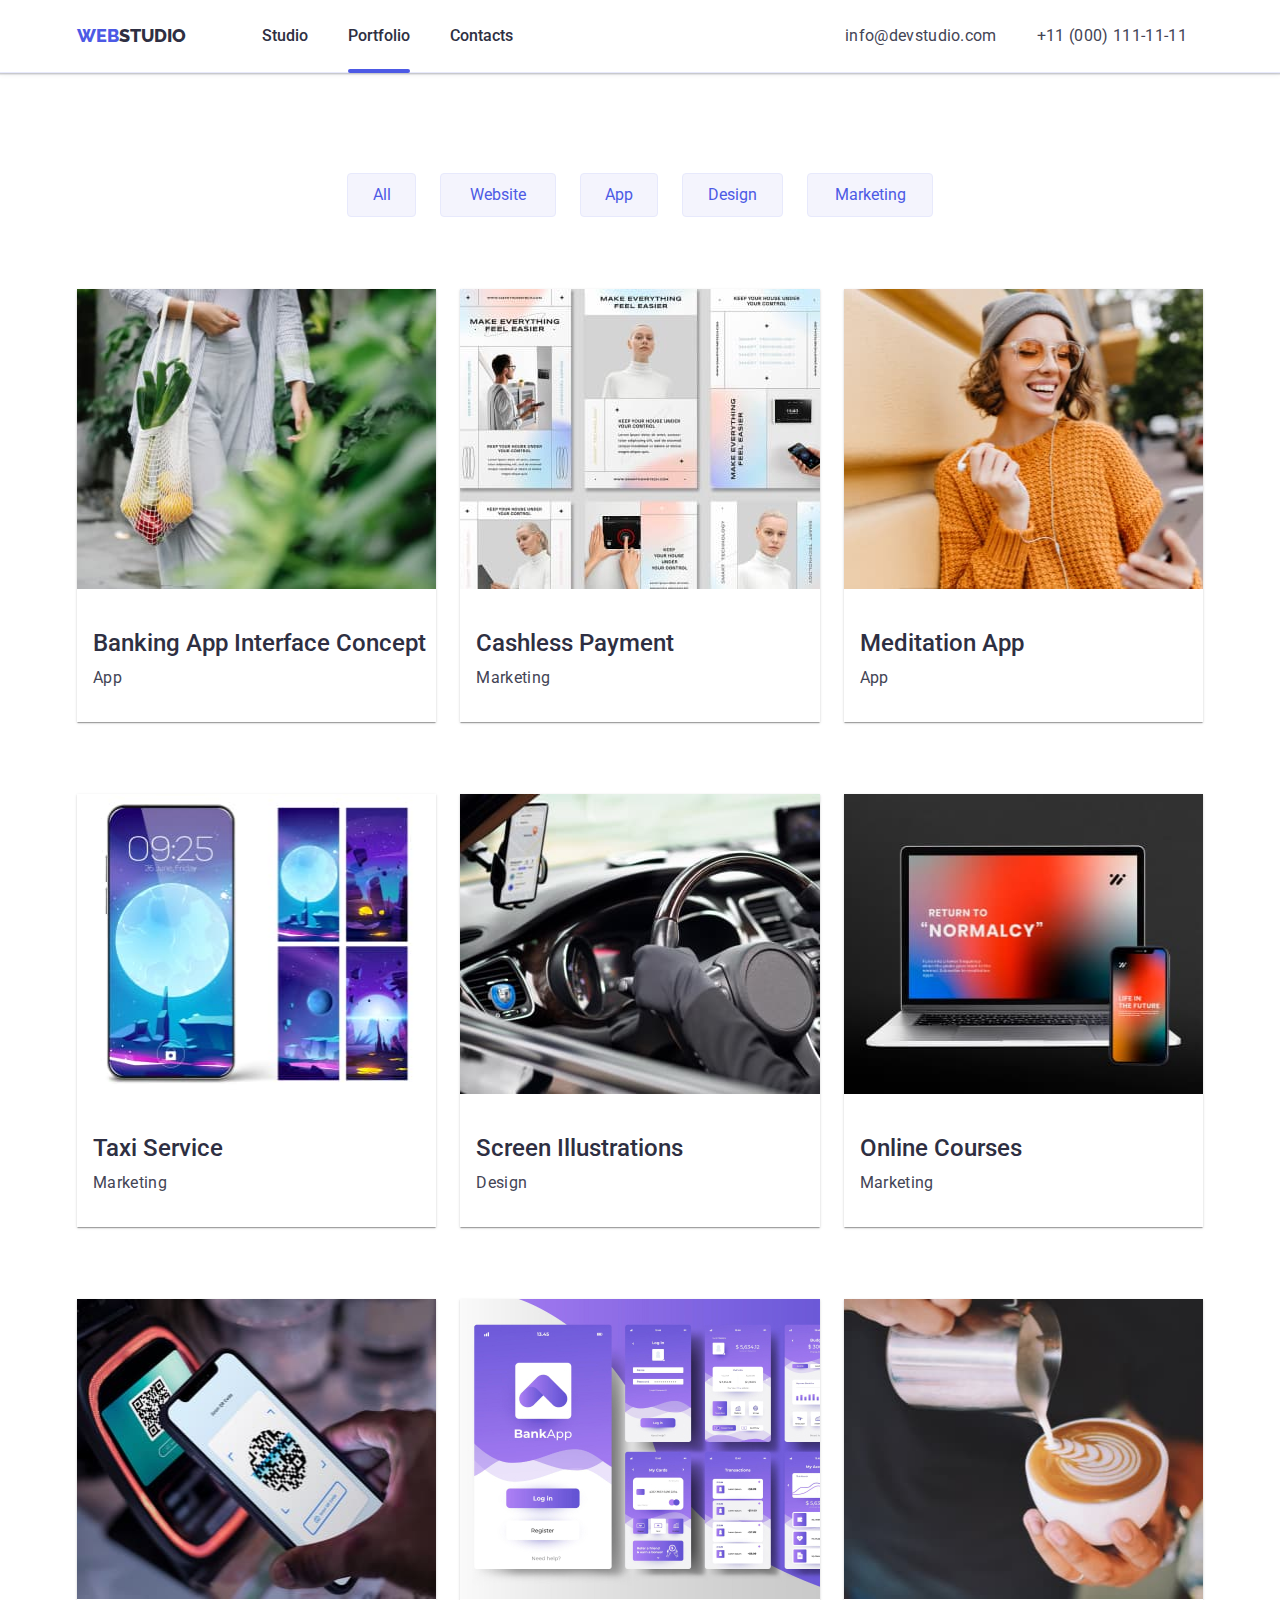
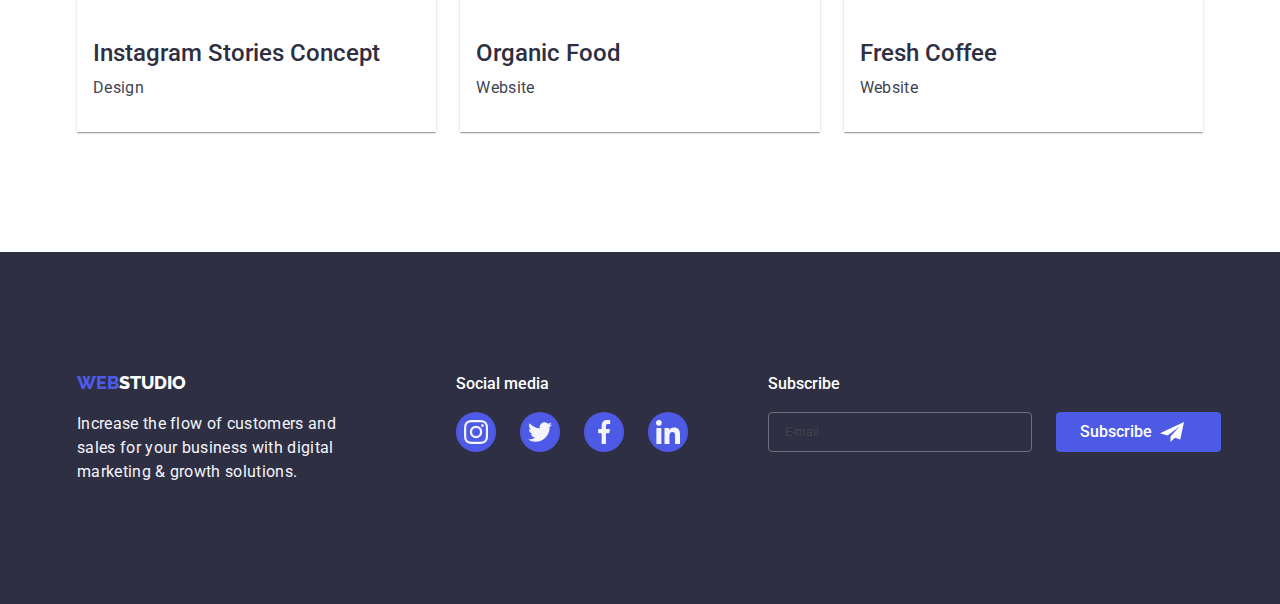
==== commit 930ccc63: "PROJECT FINISHED" ====
--- a/portfolio.html
+++ b/portfolio.html
@@ -24,23 +24,71 @@
           <a href="index.html" class="company-logo"
             ><span class="logo-color">WEB</span>STUDIO</a
           >
+          <div class="menu-container">
+            <button type="button" class="menu-close close-menu">
+              <svg class="close-icon" aria-label="mobile-menu switcher">
+                <use
+                  class="menu"
+                  href="./images/symbol-defs.svg#icon-close-backdrop"
+                ></use>
+              </svg>
+            </button>
+            <ul class="navigation list menu-burger-container">
+              <li class="item">
+                <a href="./index.html" class="link">Studio </a>
+              </li>
+              <li class="item">
+                <a href="./portfolio.html" class="link current-page"
+                  >Portfolio</a
+                >
+              </li>
+              <li class="item"><a href="" class="link">Contacts</a></li>
+            </ul>
 
-          <ul class="navigation list">
-            <li class="item">
-              <a href="./index.html" class="link">Studio </a>
-            </li>
-            <li class="item">
-              <a href="./portfolio.html" class="link current-page">Portfolio</a>
-            </li>
-            <li class="item"><a href="" class="link">Contacts</a></li>
-          </ul>
-
-          <ul class="contact-info list">
-            <li class="item"><a href="" class="link">info@devstudio.com</a></li>
-            <li class="item">
-              <a href="" class="link">+11 (000) 111-11-11</a>
-            </li>
-          </ul>
+            <ul class="contact-info list menu-burger-container">
+              <li class="item">
+                <a href="" class="link mail">info@devstudio.com</a>
+              </li>
+              <li class="item">
+                <a href="" class="link tel">+11 (000) 111-11-11</a>
+              </li>
+            </ul>
+            <div class="social-icons-menu">
+              <a href="" class="icon-bg-menu">
+                <svg class="social-icon-menu">
+                  <use href="./images/symbol-defs.svg#icon-instagram"></use>
+                </svg>
+              </a>
+              <a href="" class="icon-bg-menu">
+                <svg class="social-icon-menu">
+                  <use href="./images/symbol-defs.svg#icon-twitter"></use>
+                </svg>
+              </a>
+              <a href="" class="icon-bg-menu">
+                <svg class="social-icon-menu">
+                  <use href="./images/symbol-defs.svg#icon-facebook"></use>
+                </svg>
+              </a>
+              <a href="" class="icon-bg-menu">
+                <svg class="social-icon-menu">
+                  <use href="./images/symbol-defs.svg#icon-linkedin"></use>
+                </svg>
+              </a>
+            </div>
+          </div>
+          <button
+            type="button"
+            class="menu-burger open-menu"
+            aria-expanded="false"
+            data-menu-button
+          >
+            <svg class="burger-menu-icons" aria-label="mobile-menu switcher">
+              <use
+                class="menu"
+                href="./images/symbol-defs.svg#icon-hamburger"
+              ></use>
+            </svg>
+          </button>
         </nav>
       </div>
     </header>
@@ -71,7 +119,7 @@
 
       <section class="section container no-padding">
         <ul class="services list">
-          <li class="item">
+          <li class="item examples">
             <div class="examples">
               <div class="img-thumb">
                 <img src="./images/img-1.jpg" alt="Banking App Interface" />
@@ -219,10 +267,10 @@
       </section>
     </main>
 
-    <footer class="footer">
+    <footer class="footer section">
       <div class="container">
         <div class="footer-content">
-          <div class="footer-description">
+          <div class="footer-description item">
             <a href="index.html" class="company-logo"
               ><span class="logo-color">WEB</span>STUDIO</a
             >
@@ -231,7 +279,7 @@
               with digital<br />marketing & growth solutions.
             </p>
           </div>
-          <div class="contacts">
+          <div class="contact item">
             <h3 class="title">Social media</h3>
             <div class="social-icons iconsfooter">
               <a href="" class="icon-bg">
@@ -256,21 +304,29 @@
               </a>
             </div>
           </div>
-          <div class="subscribe">
+          <div class="subscribe item">
             <h3 class="title">Subscribe</h3>
             <form>
               <label for="email" class="text"></label>
-              <input type="email" name="email" id="email" class="email-input" />
-              <button class="send">
-                <h3 class="title">Subscribe</h3>
-                <svg>
-                  <use href="./images/symbol-defs.svg#icon-send"></use>
-                </svg>
-              </button>
+              <input
+                type="email"
+                name="email"
+                id="email"
+                class="email-input"
+                placeholder="E-mail"
+              />
             </form>
+            <button class="send">
+              <p class="title">Subscribe</p>
+              <svg class="send-icon">
+                <use href="./images/symbol-defs.svg#icon-send"></use>
+              </svg>
+            </button>
           </div>
         </div>
       </div>
     </footer>
+    <script src="./js/modal.js"></script>
+    <script src="./js/mobile-menu.js"></script>
   </body>
 </html>
--- a/css/main.css
+++ b/css/main.css
@@ -10,12 +10,8 @@
 
 header {
   position: relative;
-}
-@media screen and (min-width: 1158px) {
-  header {
-    border-bottom: 1px solid #e7e9fc;
-    box-shadow: 0px 2px 1px rgba(46, 47, 66, 0.08), 0px 1px 1px rgba(46, 47, 66, 0.16), 0px 1px 6px rgba(46, 47, 66, 0.08);
-  }
+  border-bottom: 1px solid #e7e9fc;
+  box-shadow: 0px 2px 1px rgba(46, 47, 66, 0.08), 0px 1px 1px rgba(46, 47, 66, 0.16), 0px 1px 6px rgba(46, 47, 66, 0.08);
 }
 
 img {
@@ -1100,5 +1096,191 @@
     margin-right: 80px;
   }
 }
+.filters .button {
+  border: 1px solid #e7e9fc;
+  border-radius: 4px;
+  margin: 0;
+  padding-top: 12px;
+  padding-bottom: 12px;
+  padding-left: 24px;
+  padding-right: 24px;
+  display: block;
+  background-color: #f4f4fd;
+  color: #4d5ae5;
+  cursor: pointer;
+}
+
+.filters {
+  display: flex;
+  flex-wrap: wrap;
+  margin-bottom: 72px;
+  margin-top: 48px;
+}
+@media screen and (min-width: 768px) {
+  .filters {
+    justify-content: center;
+    margin-top: 64px;
+  }
+}
+@media screen and (min-width: 1158px) {
+  .filters {
+    margin-top: 100px;
+  }
+}
+
+.filters .item {
+  margin-right: 24px;
+}
+.filters .item:nth-child(5n) {
+  margin-right: 0;
+}
+@media screen and (max-width: 767px) {
+  .filters .item {
+    flex-basis: calc((100% - 24px) / 6);
+    margin-bottom: 16px;
+  }
+  .filters .item:nth-last-child(-n+2) {
+    margin-bottom: 0;
+  }
+}
+.button-1 {
+  width: 69px;
+}
+
+.button-2 {
+  width: 116px;
+}
+
+.button-3 {
+  width: 78px;
+}
+
+.button-4 {
+  width: 101px;
+}
+
+.button-5 {
+  width: 126px;
+}
+
+.filters .button:hover,
+.filters .button:focus {
+  background-color: #4d5ae5;
+  color: #f4f4fd;
+  border: 0;
+  box-shadow: 0px 3px 1px rgba(0, 0, 0, 0.1), 0px 2px 1px rgba(0, 0, 0, 0.08), 0px 2px 2px rgba(0, 0, 0, 0.12);
+}
+
+.services {
+  padding: 0;
+  margin: 0;
+  cursor: pointer;
+  margin-bottom: 120px;
+}
+@media screen and (min-width: 768px) {
+  .services {
+    display: flex;
+    flex-wrap: wrap;
+  }
+}
+
+.services .item {
+  text-align: left;
+  margin-bottom: 48px;
+}
+@media screen and (min-width: 768px) and (max-width: 1157px) {
+  .services .item {
+    flex-basis: calc((100% - 24px) / 2);
+    margin-right: 24px;
+    margin-bottom: 72px;
+  }
+  .services .item:nth-last-child(2n) {
+    margin-right: 0;
+  }
+  .services .item:nth-last-child(-n+2) {
+    margin-bottom: 0;
+  }
+}
+@media screen and (min-width: 1158px) {
+  .services .item {
+    flex-basis: calc((100% - 48px) / 3);
+    margin-right: 24px;
+    margin-bottom: 72px;
+  }
+  .services .item:nth-child(3n) {
+    margin-right: 0;
+  }
+  .services .item:nth-last-child(-n+3) {
+    margin-bottom: 0;
+  }
+}
+
+.examples {
+  box-shadow: 0px 2px 1px -1px rgba(0, 0, 0, 0.2), 0px 1px 1px 0px rgba(0, 0, 0, 0.14), 0px 1px 3px 0px rgba(0, 0, 0, 0.12);
+  overflow: hidden;
+}
+
+.cards {
+  padding-top: 32px;
+  padding-bottom: 32px;
+  padding-left: 16px;
+}
+
+.img-thumb {
+  display: block;
+  position: relative;
+  overflow: hidden;
+}
+
+.img-thumb img {
+  width: 396px;
+  height: 280px;
+}
+@media screen and (min-width: 768px) {
+  .img-thumb img {
+    width: 356px;
+    height: 300px;
+  }
+}
+@media screen and (min-width: 1158px) {
+  .img-thumb img {
+    width: 360px;
+  }
+}
+
+.examples .img-thumb::before {
+  content: "";
+  position: absolute;
+  width: 100%;
+  height: 100%;
+  opacity: 0;
+  background-color: #4d5ae5;
+  transform: translateY(100%);
+  transition: transform 250ms cubic-bezier(0.4, 0, 0.2, 1);
+}
+
+.examples:hover .img-thumb::before {
+  opacity: 1;
+  transform: translateY(0);
+}
+
+.examples .card-description.text {
+  position: absolute;
+  top: 0;
+  left: 0;
+  opacity: 0;
+  transform: translateY(200%);
+  transition: transform 250ms cubic-bezier(0.4, 0, 0.2, 1);
+}
+
+.examples:hover .card-description.text {
+  position: absolute;
+  top: 40px;
+  left: 32px;
+  right: 32px;
+  opacity: 1;
+  color: #ffffff;
+  transform: translateY(0);
+}
 
 /*# sourceMappingURL=main.css.map */
